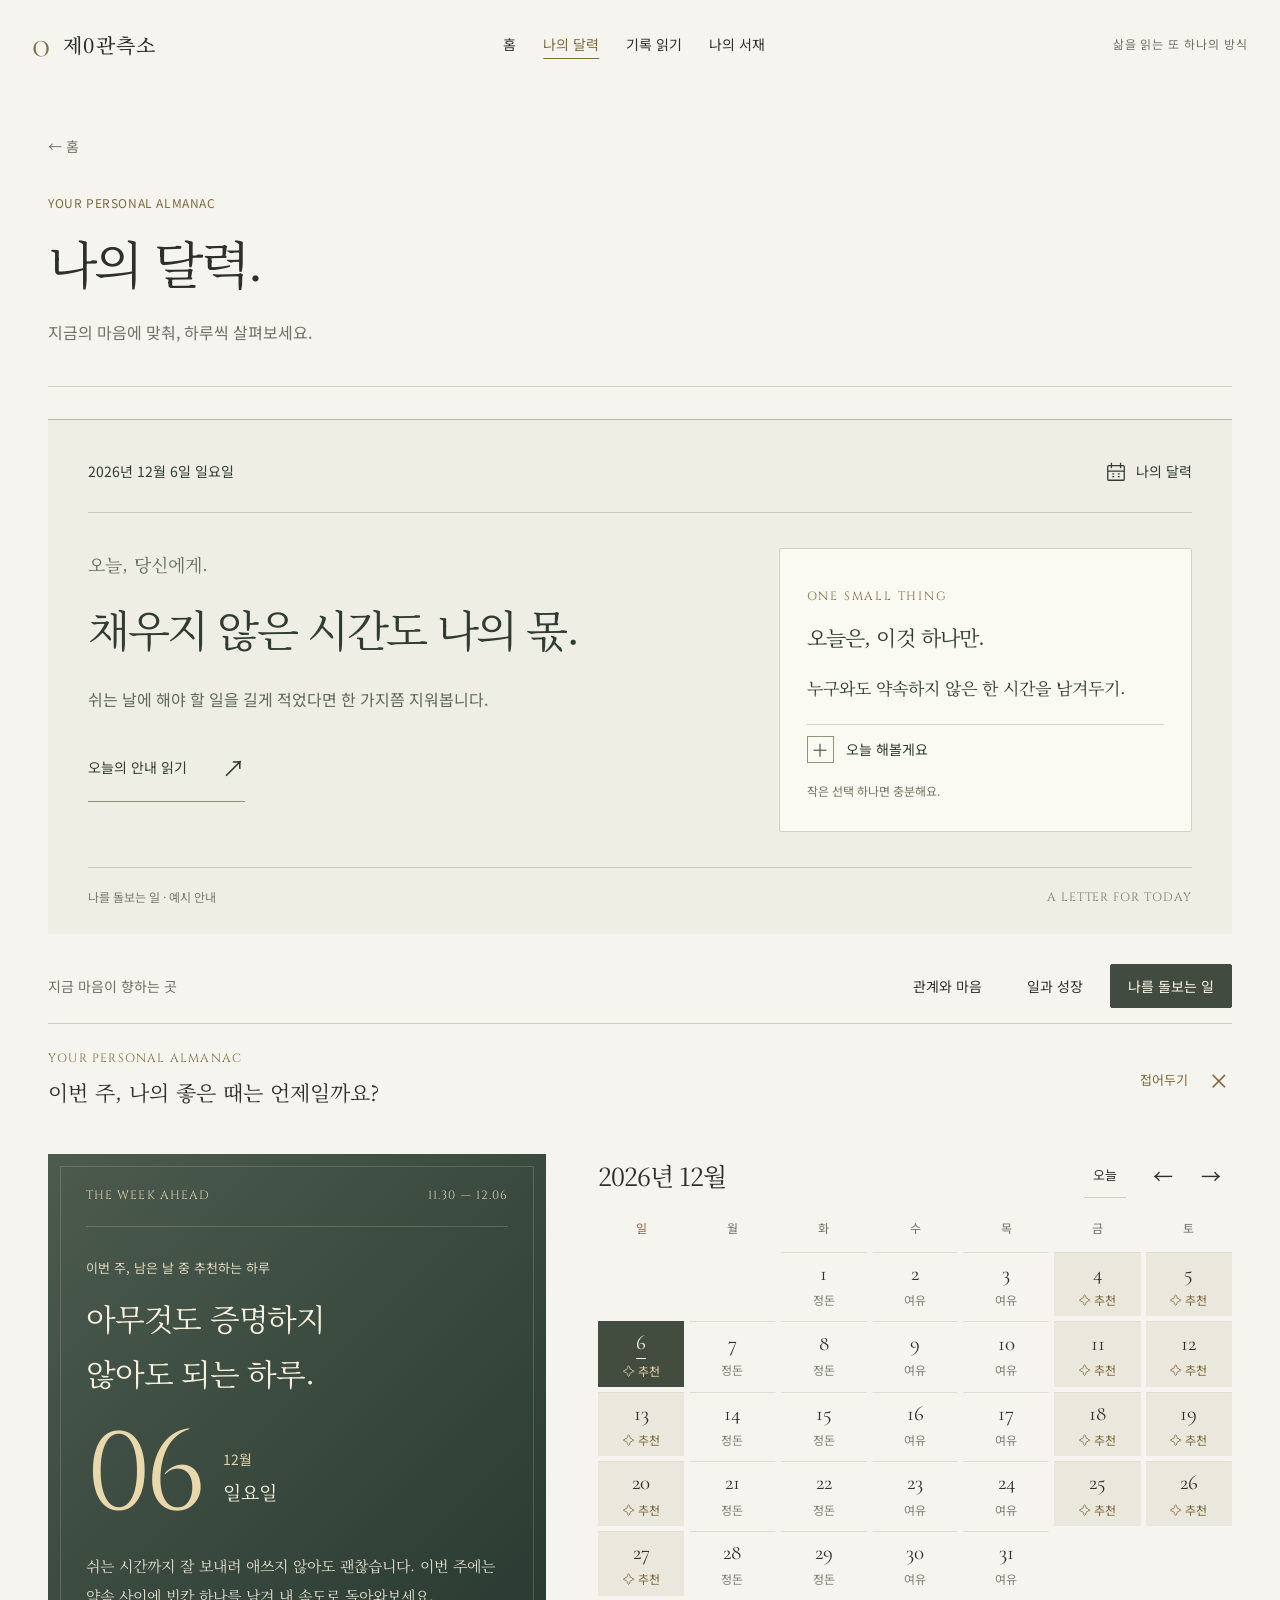
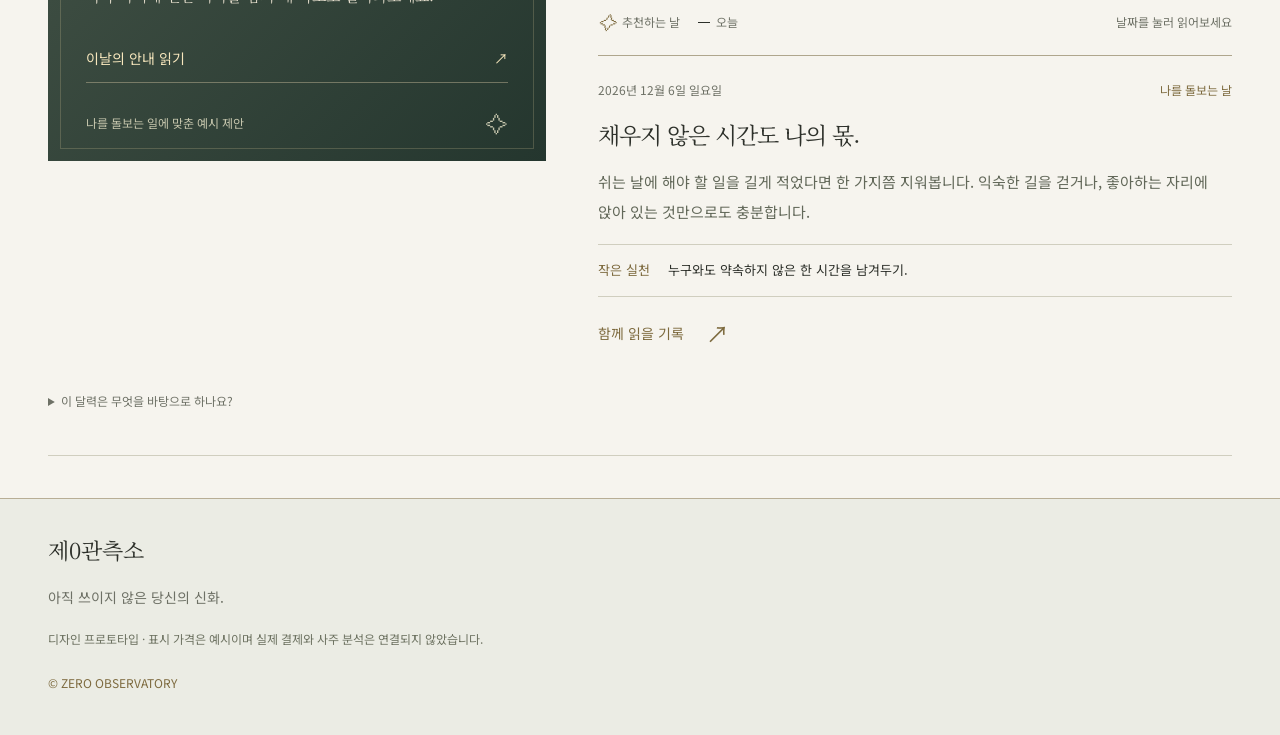
==== calendar.html @ 323afad4 "Separate calendar readings and library from home previews" ====
<!doctype html>
<html lang="ko">
<head>
<meta charset="utf-8"><meta name="viewport" content="width=device-width,initial-scale=1">
<title>나의 달력 · 제0관측소</title>
<meta name="description" content="관심사에 맞춘 오늘의 안내와 이번 주 추천 날짜를 살펴보세요.">
<meta name="theme-color" content="#f6f4ed">
<meta name="color-scheme" content="light">
<link rel="preconnect" href="https://fonts.googleapis.com"><link rel="preconnect" href="https://fonts.gstatic.com" crossorigin>
<link href="https://fonts.googleapis.com/css2?family=Cinzel:wght@400;500&family=Cormorant+Garamond:ital,wght@0,300;0,400;0,500;0,600;1,400&family=Noto+Sans+KR:wght@400;500;600;700&family=Noto+Serif+KR:wght@400;500;600&display=swap" rel="stylesheet">
<link rel="stylesheet" href="home.css"><link rel="stylesheet" href="scroll-scenes.css"><link rel="stylesheet" href="editorial.css"><link rel="stylesheet" href="sanctuary.css"><link rel="stylesheet" href="calendar.css?v=20260909-3"><link rel="stylesheet" href="home-refinement.css?v=20260909-4"><link rel="stylesheet" href="pages.css?v=20260909-2">
<script src="calendar-model.js" defer></script><script src="calendar.js?v=20260909-5" defer></script></head>
<body class="sanctuary-home page-calendar"><a class="skip-link" href="#main">본문 바로가기</a>
<header class="site-head wrap"><a class="brand" href="home.html"><span class="brand-zero" aria-hidden="true">0</span> 제0관측소</a><nav aria-label="메인"><a href="home.html">홈</a><a href="calendar.html" class="active" aria-current="page">나의 달력</a><a href="readings.html">기록 읽기</a><a href="library.html">나의 서재</a></nav><span class="head-caption">삶을 읽는 또 하나의 방식</span></header>
<main id="main">
<header class="page-heading wrap"><a class="page-back" href="home.html">← 홈</a><p class="overline">YOUR PERSONAL ALMANAC</p><h1>나의 달력.</h1><p>지금의 마음에 맞춰, 하루씩 살펴보세요.</p></header><section class="almanac wrap" id="my-calendar" aria-labelledby="almanac-title">
 <article class="daily-letter" aria-labelledby="almanac-title">
  <div class="daily-letter-top"><span id="almanac-today">나의 하루</span><a href="#calendar-panel" class="letter-calendar-link"><svg viewBox="0 0 24 24" width="22" height="22" fill="none" stroke="currentColor" stroke-width="1.4" aria-hidden="true"><rect x="3" y="5" width="18" height="16" rx="1"/><path d="M7 2v6M17 2v6M3 11h18M8 14h2M14 14h2M8 17h2M14 17h2"/></svg><span>나의 달력</span></a></div>
  <div class="daily-letter-layout"><div class="daily-letter-copy"><p class="daily-letter-greeting">오늘, 당신에게.</p><h2 id="almanac-title">채우지 않은 시간도<br>나의 몫.</h2><p id="today-message">오늘은 나를 위해 작은 여백을 남겨보세요.</p><button type="button" id="open-today-reading" class="letter-reading-link">오늘의 안내 읽기 <span aria-hidden="true">↗</span></button></div>
  <aside class="today-practice" aria-labelledby="practice-title"><span class="almanac-eyebrow">ONE SMALL THING</span><h3 id="practice-title">오늘은, 이것 하나만.</h3><p id="practice-action">나를 위한 시간을 잠깐 남겨보세요.</p><button type="button" id="practice-done" aria-pressed="false"><span class="practice-check" aria-hidden="true">＋</span><span id="practice-button-label">오늘 해볼게요</span></button><p id="practice-feedback" role="status">작은 선택 하나면 충분해요.</p></aside></div>
  <div class="daily-letter-foot"><span id="today-interest">나를 돌보는 일 · 예시 안내</span><span aria-hidden="true">A LETTER FOR TODAY</span></div>
 </article>
 <div class="almanac-intention"><span id="intention-label">지금 마음이 향하는 곳</span><div role="group" aria-labelledby="intention-label"><button type="button" data-intention="relationship" aria-pressed="false">관계와 마음</button><button type="button" data-intention="work" aria-pressed="false">일과 성장</button><button type="button" data-intention="rest" aria-pressed="true">나를 돌보는 일</button></div></div>
 <details class="calendar-panel" id="calendar-panel" open>
  <summary><span><small>YOUR PERSONAL ALMANAC</small><strong>이번 주, 나의 좋은 때는 언제일까요?</strong></span><span class="calendar-panel-toggle"><span class="panel-closed">달력 펼치기</span><span class="panel-open">접어두기</span><span aria-hidden="true">＋</span></span></summary>
 <div class="almanac-layout">
  <article class="week-oracle" aria-labelledby="week-title">
   <div class="oracle-register"><span>THE WEEK AHEAD</span><span id="week-range"></span></div>
   <p class="oracle-kicker">이번 주, 남은 날 중 추천하는 하루</p><h3 id="week-title">나를 위한 시간을<br>남겨두세요.</h3>
   <div class="oracle-date"><span id="best-day">—</span><div><span id="best-month"></span><strong id="best-weekday"></strong></div></div>
   <p id="week-reason"></p><button type="button" id="open-best-day" class="oracle-link">이날의 안내 읽기 <span aria-hidden="true">↗</span></button>
   <div class="oracle-foot"><span id="week-basis">선택한 관심사에 맞춘 제안</span><span aria-hidden="true">✧</span></div>
  </article>
  <div class="calendar-sheet">
   <div class="calendar-month-head"><h3 id="calendar-month"></h3><div><button type="button" id="calendar-today">오늘</button><button type="button" id="calendar-prev" aria-label="이전 달">←</button><button type="button" id="calendar-next" aria-label="다음 달">→</button></div></div>
   <div class="calendar-weekdays" aria-hidden="true"><span>일</span><span>월</span><span>화</span><span>수</span><span>목</span><span>금</span><span>토</span></div>
   <div class="calendar-dates" id="calendar-dates" role="group" aria-labelledby="calendar-month"></div>
   <div class="calendar-legend"><span><i class="legend-star" aria-hidden="true">✧</i> 추천하는 날</span><span><i class="legend-today" aria-hidden="true"></i> 오늘</span><span>날짜를 눌러 읽어보세요</span></div>
   <article class="day-reading" id="day-reading" aria-labelledby="day-title" tabindex="-1">
    <div class="day-reading-meta"><span id="selected-date"></span><span id="selected-mood"></span></div><h3 id="day-title"></h3><p id="day-copy"></p><div class="day-action"><span>작은 실천</span><p id="day-action"></p></div><a class="text-link" href="readings.html?question=structure" id="day-product">함께 읽을 기록 <span aria-hidden="true">↗</span></a>
   </article>
  </div>
 </div>
 <details class="calendar-method"><summary>이 달력은 무엇을 바탕으로 하나요?</summary><p id="calendar-basis"></p><p>현재 날짜별 안내는 관심사와 요일에 따라 구성한 예시입니다. 실제 사주를 계산하거나 미래의 좋고 나쁨을 예측한 결과는 아닙니다. 관심사만 이 기기에 저장하며, 포스텔러의 운세 데이터는 사용하지 않습니다.</p></details>
 </details>
 <p id="calendar-status" class="calendar-sr-only" role="status"></p>
 <noscript><p>달력의 날짜별 안내는 자바스크립트를 켜면 볼 수 있습니다. 기록 읽기 페이지에서 세 가지 기록을 읽을 수 있습니다.</p></noscript>
</section>

</main>
<footer class="site-footer"><div class="wrap"><a class="brand" href="home.html"><span class="brand-symbol" aria-hidden="true">✳</span><span>제0관측소<small>ZERO OBSERVATORY</small></span></a><p>아직 쓰이지 않은 당신의 신화.</p><small>디자인 프로토타입 · 표시 가격은 예시이며 실제 결제와 사주 분석은 연결되지 않았습니다.</small><span class="footer-mark">© ZERO OBSERVATORY</span></div></footer>
<nav class="mobile-nav" aria-label="모바일 메인"><a href="home.html"><span aria-hidden="true">⌂</span>홈</a><a href="calendar.html" class="active" aria-current="page"><span aria-hidden="true">▦</span>나의 달력</a><a href="readings.html"><span aria-hidden="true">✧</span>기록 읽기</a><a href="library.html"><span aria-hidden="true">▤</span>나의 서재</a></nav>
</body></html>
---- home.css ----
:root{color-scheme:light;--ink:#25291f;--muted:#68705f;--gold:#79612f;--paper:#f6f4ed;--line:#cfcec1;--serif:'Noto Serif KR',serif;--sans:'Noto Sans KR',sans-serif;--display:'Cormorant Garamond',Georgia,serif}*{box-sizing:border-box}html{scroll-behavior:smooth;scroll-padding-top:32px}body{margin:0;background:var(--paper);color:var(--ink);font:16px/1.9 var(--sans);-webkit-font-smoothing:antialiased}a{color:inherit;text-decoration:none}button{font:inherit;color:inherit;cursor:pointer;border:0;background:none}button,a{-webkit-tap-highlight-color:transparent}button:focus-visible,a:focus-visible,summary:focus-visible{outline:2px solid var(--gold);outline-offset:6px}h1,h2,h3,p,figure{margin:0}h1,h2,h3{font-family:var(--serif);font-weight:400;word-break:keep-all}img{display:block;max-width:100%}[hidden]{display:none!important}.wrap{width:min(1320px,calc(100% - 96px));margin-inline:auto}.site-head{display:flex;align-items:center;justify-content:space-between;min-height:90px;border-bottom:1px solid var(--line);gap:28px}.brand{display:inline-flex;align-items:center;gap:11px;font:500 21px var(--serif);white-space:nowrap}.brand-zero{font:italic 42px/.9 var(--display);color:var(--gold);margin-right:1px}.site-head nav{display:flex;gap:36px;font-size:14px}.site-head nav a:hover{color:var(--gold)}.head-caption{font-size:12px;color:var(--muted)}.issue-line{display:flex;justify-content:space-between;gap:20px;padding:19px 0 22px;font-size:12px;letter-spacing:.06em;color:#68705f}.issue-line span:nth-child(2){color:var(--gold)}.masthead{font:500 clamp(70px,15.7vw,220px)/.79 var(--display);letter-spacing:-.065em;color:#25291f;white-space:nowrap;padding-bottom:27px;border-bottom:1px solid var(--line)}.cover-layout{position:relative;display:grid;grid-template-columns:44% 51% 5%;min-height:554px;border-bottom:1px solid var(--line)}.cover-copy{padding:34px 34px 29px 0;position:relative;z-index:1;display:flex;flex-direction:column;align-items:start}.eyebrow,.overline{font:400 12px/1.6 var(--sans);letter-spacing:.05em;color:var(--gold)}.eyebrow{display:flex;gap:34px}.eyebrow span{color:#68705f}.cover-copy h1{font-size:clamp(30px,3.1vw,44px);line-height:1.7;letter-spacing:-.055em;margin:28px 0 20px}.cover-copy h1 em{font-style:normal;color:var(--gold)}.cover-lead{font-family:var(--serif);font-size:18px;line-height:1.9;letter-spacing:-.035em}.cover-intro{font-size:14px;color:var(--muted);line-height:2;max-width:29em;margin-top:19px;word-break:keep-all}.reading-link{display:inline-flex;gap:46px;justify-content:space-between;align-items:center;padding:12px 0 11px;border-bottom:1px solid var(--gold);font-size:14px;color:var(--gold);margin-top:26px}.reading-link span{font-size:23px;line-height:1}.reading-link:hover{color:#493d24;border-color:#493d24}.cover-credit{margin-top:auto;padding-top:35px;display:flex;gap:30px;align-items:end;width:100%}.cover-credit>span:first-child{font:500 23px var(--display);letter-spacing:.1em;color:var(--gold)}.cover-credit>span:last-child{font-size:12px;line-height:1.6;color:#6b715f}.cover-art{position:relative;overflow:hidden;min-width:0;background:#171711}.cover-art img{width:100%;height:100%;position:absolute;object-fit:cover;object-position:center 38%;filter:sepia(.65) saturate(.5) brightness(.8)}.cover-art figcaption{position:absolute;left:23px;right:23px;bottom:25px;color:#d0ba76;display:flex;justify-content:space-between;align-items:end}.cover-art figcaption>span:first-child{font:500 41px/.8 var(--display);letter-spacing:-.04em}.cover-art figcaption>span:last-child{font-size:12px;writing-mode:vertical-rl;letter-spacing:.13em}.cover-margin{border-left:1px solid var(--line);display:flex;align-items:center;justify-content:space-between;flex-direction:column;padding:30px 0 20px}.vertical-label{writing-mode:vertical-rl;letter-spacing:.16em;font-size:12px;color:#68705f}.margin-number{font:italic 27px var(--display);color:var(--gold)}.cover-foot{display:flex;justify-content:space-between;padding:17px 0;border-bottom:1px solid var(--line);font-size:12px;color:#68705f}.cover-foot a{color:var(--gold)}.cover-foot a span{margin-left:18px}.editorial-note{display:grid;grid-template-columns:22% 1fr auto;gap:28px;align-items:center;padding-block:44px 49px}.note-label{font-size:12px;color:var(--gold)}.editorial-note>p:nth-child(2){font:16px/2 var(--serif);letter-spacing:-.025em;color:#535a49;word-break:keep-all}.note-mark{font:110px/.4 var(--display);color:var(--gold);align-self:end}.section{padding-top:40px}.section-title{display:flex;justify-content:space-between;align-items:end;gap:30px}.section-title h2{font-size:29px;line-height:1.6;margin-top:10px;letter-spacing:-.04em}.section-description{font-size:14px;color:var(--muted);margin-top:10px}.collection-count,.catalog-note{font-size:12px;color:var(--muted)}.catalog-toolbar{display:flex;align-items:center;justify-content:space-between;border-bottom:1px solid var(--line);margin:25px 0}.filters{display:flex;gap:28px}.filters button{padding:12px 0;font-size:14px;border-bottom:1px solid transparent;margin-bottom:-1px;color:var(--muted)}.filters button[aria-pressed=true]{color:var(--gold);border-color:var(--gold)}.filters button span{font-size:12px;margin-left:6px}.products{display:grid;grid-template-columns:repeat(3,minmax(0,1fr));gap:28px}.product-visual{position:relative}.art-button{padding:0;display:block;width:100%;aspect-ratio:1;overflow:hidden;position:relative;text-align:left}.art-button img{width:100%;height:100%;object-fit:cover;filter:sepia(.7) saturate(.4);transition:filter .3s}.art-button:hover img{filter:sepia(.2) saturate(.7)}.art-shade{position:absolute;inset:0;background:linear-gradient(0deg,#10110feb,transparent 60%)}.art-top{position:absolute;top:18px;left:20px;right:20px;display:flex;justify-content:space-between;font-size:12px}.art-name{position:absolute;bottom:25px;left:25px}.art-name small{font:12px var(--sans);color:var(--gold);display:block}.art-name strong{font:400 40px/1.8 var(--serif);display:block}.art-name em{font-style:normal;font-size:12px}.bookmark{position:absolute;right:17px;bottom:21px;width:36px;height:40px;display:grid;place-items:center;color:#ece8da;background:#14151199;border:1px solid #909078}.bookmark svg{width:17px;height:17px}.bookmark[aria-pressed=true]{color:#cfb97b}.bookmark[aria-pressed=true] svg{fill:currentColor}.product-copy{padding-top:20px}.category{color:var(--gold);font-size:12px;display:flex;gap:12px}.category span{color:var(--muted)}.title-button{padding:0;text-align:left;margin:13px 0}.product h3{font-size:21px;line-height:1.8;letter-spacing:-.035em}.product-description{font-size:14px;color:var(--muted)}.product-bottom{display:flex;align-items:center;justify-content:space-between;gap:16px;border-top:1px solid var(--line);margin-top:22px;padding-top:18px}.price{font-size:18px}.price>span,.price>small{font-size:12px;margin-left:5px}.price>small{color:var(--muted)}.text-link{display:inline-flex;align-items:center;justify-content:space-between;gap:22px;font-size:14px;padding:0}.text-link>span{font-size:23px}.text-link:hover{color:var(--gold)}.library{padding-block:65px 0}.archive-grid{display:grid;grid-template-columns:1fr 1fr;gap:35px;margin-top:25px}.archive-row{display:flex;gap:22px;align-items:center;border-block:1px solid var(--line);padding:23px 0}.archive-row img{width:76px;height:105px;object-fit:cover;filter:sepia(1) saturate(.4)}.archive-row h3{font-size:23px;margin:10px 0}.archive-row p:not(.overline){font-size:12px;color:var(--muted)}.inline-sample{color:var(--muted)}.arrow{font-size:25px;margin-left:auto}.saved-panel{padding-block:24px;border-block:1px solid var(--line)}.saved-head{display:flex;align-items:center;justify-content:space-between;gap:15px}.saved-head h3{font-size:17px}.saved-head h3 span{color:var(--gold);margin-left:8px}.saved-head>span{font-size:12px;color:var(--muted)}.empty{font-size:14px;color:var(--muted);padding-top:27px}.saved-row{display:flex;gap:15px;padding:16px 0 8px;border-bottom:1px solid var(--line)}.saved-row button:first-child{flex:1;text-align:left;font-size:14px;padding:0}.saved-row button:last-child{font-size:12px;color:var(--muted)}.new-voyage{border-bottom:1px solid var(--line);padding-block:36px;margin-top:30px;display:flex;justify-content:space-between;align-items:center;gap:25px}.new-voyage h2{font-size:22px;margin-top:12px}.site-footer{padding:40px 0}.site-footer .wrap{position:relative}.site-footer .brand-symbol{display:none}.site-footer .brand small{display:none}.site-footer p{font-size:14px;color:var(--muted);margin:17px 0}.site-footer small{font-size:12px;color:#68705f;display:block;max-width:55em}.footer-mark{position:absolute;top:5px;right:0;color:var(--gold);font-size:12px}.mobile-nav{display:none}.button{display:inline-flex;align-items:center;justify-content:center;gap:24px;min-height:48px;padding:13px 20px;font-size:14px}.button span{font-size:22px}dialog{position:fixed;width:min(990px,calc(100% - 40px));max-height:92dvh;padding:0;border:1px solid #67664f;background:#f7f3e8;color:#25271e;overflow:auto}dialog[open]{display:grid;grid-template-columns:40% 60%}dialog::backdrop{background:#050704d9;backdrop-filter:blur(6px)}.close{position:absolute;top:10px;right:13px;z-index:3;font-size:28px;width:38px;height:38px;background:#f7f3e8;line-height:1}.dialog-art{position:relative;min-height:710px;overflow:hidden;background:#171911}#dialog-image{position:absolute;width:100%;height:100%;object-fit:cover;filter:sepia(.8) saturate(.5)}.dialog-art:after{content:'';position:absolute;inset:0;background:linear-gradient(0deg,#11160ade,transparent 50%)}#dialog-art-name{position:absolute;bottom:38px;left:30px;color:#d8c18a;z-index:1;font:50px var(--serif)}.dialog-copy{position:relative;padding:42px 40px}.dialog-copy>.overline{color:#766133}.dialog-copy h2{font-size:30px;line-height:1.6;margin:15px 0;white-space:pre-line;letter-spacing:-.04em}#dialog-question{font:16px/1.9 var(--serif);color:#59604d;word-break:keep-all}.included{border-top:1px solid #acb09c;margin-top:24px;padding-top:20px}.included h3{font-size:15px}.included ol{font-size:14px;line-height:2.1;padding-left:22px;color:#57604c}.sample-link{display:flex;justify-content:space-between;padding:4px 0 20px;border-bottom:1px solid #acb09c;font-size:14px;color:#705e37}.purchase-price{display:flex;align-items:center;justify-content:space-between;margin:20px 0}.purchase-price>span{font-size:14px}.purchase-price small{font-size:12px;display:block;color:#6c725f}.purchase-price strong{font-weight:500;font-size:23px}.purchase-price strong span{font-size:14px;margin-left:5px}.dark-button{width:100%;background:#25291f;color:#efe9d6;justify-content:space-between}.dark-button:hover{background:#414834}.save-button{width:100%;border:1px solid #acb09c;padding:10px;margin-top:10px;font-size:14px}#save-status{font-size:12px;min-height:23px;color:#59684d;margin-top:10px}#checkout-preview{position:absolute;inset:0;z-index:2;background:#f7f3e8;padding:70px 40px;display:flex;flex-direction:column;justify-content:center}#checkout-preview h3{font-size:28px;line-height:1.8;margin:18px 0}#checkout-preview>p:not(.overline){font-size:16px;line-height:2;color:#656d59}#checkout-back{margin-top:35px;align-self:start}.dialog-copy:has(#checkout-preview:not([hidden]))>:not(#checkout-preview){visibility:hidden}.modal-open{overflow:hidden}.toast{position:fixed;bottom:28px;left:50%;transform:translate(-50%,20px);background:#f7f3e8;color:#25271e;font-size:14px;padding:13px 24px;z-index:10;opacity:0;pointer-events:none;transition:opacity .2s,transform .2s;max-width:calc(100% - 32px);width:max-content}.toast.visible{opacity:1;transform:translate(-50%,0)}.skip-link{position:fixed;top:-70px;left:20px;z-index:20;background:var(--ink);color:var(--paper);padding:8px 16px}.skip-link:focus{top:10px}.sr-only{position:absolute;width:1px;height:1px;overflow:hidden;clip-path:inset(50%)}
@media(max-width:1000px){.wrap{width:calc(100% - 56px)}.head-caption{display:none}.cover-layout{grid-template-columns:49% 46% 5%}.cover-copy{padding-right:25px}.cover-copy h1{font-size:32px}.cover-intro{font-size:14px}.cover-lead{font-size:16px}.cover-art figcaption>span:first-child{font-size:32px}.filter-note,.catalog-note{display:none}.products{gap:20px}.product h3{font-size:18px}.product-bottom{align-items:end}.price>small{display:block;margin-left:0}.archive-row h3{font-size:20px}.archive-row{gap:15px}.archive-row img{width:60px}.editorial-note{grid-template-columns:18% 1fr auto}.editorial-note>p:nth-child(2){font-size:15px}}
@media(max-width:700px){.wrap{width:calc(100% - 36px)}.site-head{min-height:74px}.brand{font-size:18px}.brand-zero{font-size:34px}.site-head nav{gap:22px;font-size:13px}.issue-line{font-size:12px;padding:14px 0 19px}.issue-line>span:last-child{display:none}.masthead{font-size:15.9vw;padding-bottom:18px}.cover-layout{grid-template-columns:1fr;min-height:0}.cover-copy{padding:27px 7px 30px 0}.cover-copy h1{font-size:37px;line-height:1.55;margin:22px 0}.cover-lead{font-size:17px}.cover-intro{max-width:30em;font-size:15px;line-height:2}.cover-credit{display:none}.cover-art{height:430px;grid-row:1;border-bottom:1px solid var(--line)}.cover-art img{object-position:center 29%}.cover-art figcaption{left:21px;right:21px;bottom:23px}.cover-art figcaption>span:first-child{font-size:45px}.cover-margin{display:none}.reading-link{margin-top:20px;font-size:15px}.cover-foot{font-size:12px;gap:15px;align-items:center}.cover-foot a{max-width:10em;text-align:right}.cover-foot a span{margin-left:6px}.editorial-note{grid-template-columns:1fr;gap:16px;padding-block:35px}.editorial-note>p:nth-child(2){font-size:15px;line-height:2.1}.editorial-note br{display:none}.note-mark{display:none}.section{padding-top:25px}.section-title h2{font-size:26px}.collection-count,.catalog-note{display:none}.filters{gap:25px}.filters button{font-size:14px}.products{grid-template-columns:1fr;gap:35px}.art-button{aspect-ratio:1.2}.product h3{font-size:22px}.price>small{display:inline;margin-left:6px}.library{padding-top:46px}.archive-grid{grid-template-columns:1fr;gap:24px}.archive-row h3{font-size:21px}.archive-row img{width:65px}.new-voyage{display:block;margin-top:25px;padding-block:25px}.new-voyage h2{font-size:20px}.new-voyage .text-link{margin-top:22px}.site-footer{padding:30px 0 112px}.footer-mark{position:static;display:block;margin-top:20px}.site-footer small{max-width:29em}.mobile-nav{position:fixed;bottom:0;left:0;right:0;display:flex;align-items:center;justify-content:space-around;background:#f6f4edf5;border-top:1px solid var(--line);z-index:5;backdrop-filter:blur(12px);padding:9px 15px calc(9px + env(safe-area-inset-bottom))}.mobile-nav a{display:flex;align-items:center;flex-direction:column;font-size:12px;color:#68705f;min-width:70px}.mobile-nav a>span{font:23px/1.3 Georgia,serif}.mobile-nav a.active{color:#79612f}.toast{bottom:86px;font-size:13px}dialog{width:calc(100% - 20px)}dialog[open]{display:block}.dialog-art{height:250px;min-height:0}#dialog-image{object-position:center 28%}#dialog-art-name{font-size:38px;bottom:25px;left:25px}.dialog-copy{padding:28px 25px}.dialog-copy h2{font-size:28px}.close{position:sticky;display:block;margin:10px 10px -48px auto;top:10px;right:auto}#checkout-preview{padding:35px 25px;min-height:540px}}
@media(prefers-reduced-motion:reduce){html{scroll-behavior:auto}*{transition:none!important}}
/* The reading pages use columns and type, like consecutive magazine spreads. */
.cover-art img{filter:none;object-position:center 37%}.cover-art figcaption{background:#141511b8;padding:13px 15px;margin:-10px}.contents-heading{border-block:1px solid #bca976;background:#e8dfc8;color:#171a12;display:flex;align-items:center;justify-content:space-between;gap:24px;padding:18px 24px}.contents-heading>span{font-size:12px;letter-spacing:.06em}.contents-heading h2{font-size:22px;letter-spacing:-.045em}.essays{grid-template-columns:1fr 1fr;gap:0}.essay-boundary{grid-column:1/-1;background:#eeeadc;color:#292c21;display:grid;grid-template-columns:15% 51% 34%;padding:42px 34px;margin-bottom:47px}.essay-spine{display:flex;flex-direction:column;align-items:start;padding-right:20px}.essay-no{font:italic 76px/.9 var(--display);letter-spacing:-.08em;color:#877242}.essay-spine>p{font:12px/1.4 var(--sans);letter-spacing:.08em;margin-top:23px;color:#78765d}.essay-spine h3{font-size:44px;line-height:1.5;letter-spacing:-.06em;margin-top:16px;writing-mode:vertical-rl}.essay-myth{writing-mode:vertical-rl;font-size:12px;color:#6e715d;margin-top:29px;letter-spacing:.1em}.essay-body{min-width:0}.essay-kicker{font:12px var(--sans);color:var(--gold);letter-spacing:.04em}.essay-boundary .essay-kicker{color:#807048}.essay-body h4{font:400 25px/1.9 var(--serif);letter-spacing:-.055em;margin:18px 0 26px;word-break:keep-all}.essay-body>p:not(.essay-kicker),.continued-prose p{font:400 16px/2.15 var(--serif);letter-spacing:-.025em;word-break:keep-all;overflow-wrap:break-word}.essay-body>p+p,.continued-prose p+p{margin-top:21px}.essay-boundary .essay-body{padding-right:34px}.essay-question{border-left:1px solid #aeb09a;padding-left:30px;display:flex;flex-direction:column}.question-label{font-size:12px;color:#77754f}.essay-question>p{font:400 21px/1.95 var(--serif);letter-spacing:-.045em;word-break:keep-all;margin:14px 0 23px}.essay-topics{border-top:1px solid #b7b89f;padding-top:18px}.essay-topics>span{font-size:12px;color:#77754f}.essay-topics ul{padding-left:17px;font-size:14px;line-height:2;color:#626751;margin:10px 0}.essay-question .reading-link{font-size:14px;gap:18px;color:#61512d;border-color:#86754b;margin-top:auto;white-space:normal;width:100%}.essay-save-row{display:flex;gap:15px;align-items:center;justify-content:space-between;padding-top:18px}.essay-save-row>span{font-size:12px;color:#666c55}.essay-save-row small{display:block;font-size:12px;color:#777d67}.essay .bookmark{position:static;flex-shrink:0;border-color:#85866c;color:#7b622e;background:transparent}.essay-boundary .bookmark{color:#626344}.essay .bookmark[aria-pressed=true]{background:#bca87533;color:#79612f}.reading-more{margin-top:24px;font-size:14px}.reading-more summary{display:flex;align-items:center;justify-content:space-between;border-top:1px solid var(--line);padding-top:14px;cursor:pointer;color:var(--gold);list-style:none}.reading-more summary::-webkit-details-marker{display:none}.reading-more .disclosure{font-size:24px;line-height:1}.reading-more[open] .disclosure{transform:rotate(45deg)}.reading-more .when-open,.reading-more[open] .when-closed{display:none}.reading-more[open] .when-open{display:inline}.essay-boundary .reading-more summary{border-color:#b1b39d;color:#7c6940}.continued-prose{padding-top:25px}.short-essay-head{display:flex;align-items:start;justify-content:space-between;gap:25px;margin-bottom:30px}.short-essay-head h3{font-size:45px;margin-top:20px;line-height:1.3}.short-english{font:400 60px/.83 var(--display);letter-spacing:-.05em;color:#7b735b;text-align:right}.short-english em{font-weight:400;color:var(--gold)}.essay-direction{padding:4px 44px 32px 0;border-right:1px solid var(--line)}.essay-structure{padding:4px 0 32px 44px}.essay-direction .essay-body>p,.essay-structure .essay-body>p,.essay-direction .continued-prose,.essay-structure .continued-prose{color:#4f5747}.short-question{border-top:1px solid var(--line);padding-top:22px;margin-top:30px}.short-question .question-label{color:var(--gold)}.short-question p{font:17px/1.9 var(--serif);margin-top:13px;color:#353d2e;word-break:keep-all;max-width:25em}.essay-purchase{display:flex;justify-content:space-between;align-items:center;gap:24px;margin-top:13px}.essay-purchase .reading-link{margin-top:0;min-width:230px}.essay-price{font-size:12px;color:#68705f;margin-top:14px}.essay-price span{margin-left:10px;color:#6c7460}.library{border-top:1px solid var(--line);margin-top:25px;padding-top:40px}.library .section-title h2{font-size:38px}.dialog-excerpt{border-top:1px solid #b9baa3;margin-top:24px;padding-top:18px}.dialog-excerpt>span{font-size:12px;color:#7d7758}.dialog-excerpt>p{font:16px/2 var(--serif);color:#5d654f;margin-top:9px;word-break:keep-all}.dialog-art:has(img[src*="inanna"]) #dialog-image{filter:none}.dialog-copy .included{margin-top:20px}.site-footer .brand{font-size:22px}
@media(max-width:1100px){.essay-boundary{grid-template-columns:13% 52% 35%;padding:33px 25px}.essay-body h4{font-size:21px}.essay-question{padding-left:24px}.essay-boundary .essay-body{padding-right:24px}.essay-question>p{font-size:19px}.essay-spine h3{font-size:38px}.essay-no{font-size:63px}.essay-direction{padding-right:30px}.essay-structure{padding-left:30px}.short-english{font-size:50px}}
@media(max-width:800px){.essay-boundary{grid-template-columns:100px 1fr;padding:30px}.essay-boundary .essay-body{padding-right:0}.essay-question{grid-column:2;border-left:0;padding-left:0;border-top:1px solid #9fa58c;margin-top:30px;padding-top:25px}.essay-topics{display:none}.essay-question>p{font-size:21px;margin-bottom:15px}.essay-question .reading-link{margin-top:7px;width:100%}.short-essay-head{display:block}.short-english{display:block;margin-top:26px;text-align:left;font-size:46px}.short-english br{display:none}.essay-direction{padding-right:24px}.essay-structure{padding-left:24px}.essay-body h4{font-size:21px}}
@media(max-width:700px){.cover-art{height:auto;aspect-ratio:1.04}.cover-art img{object-position:center 32%;height:130%;top:-8%}.cover-art figcaption>span:first-child{font-size:38px}.cover-art figcaption{bottom:24px;padding:10px 12px}.contents-heading{padding:16px 17px;gap:10px}.contents-heading h2{font-size:19px}.contents-heading>span:first-child{display:none}.contents-heading>span:last-child{font-size:12px;white-space:nowrap}.catalog-toolbar{margin-top:12px;margin-bottom:22px}.filters{justify-content:space-between;width:100%;gap:15px}.filters button{font-size:14px}.essays{grid-template-columns:1fr}.essay-boundary{grid-template-columns:1fr;padding:27px 23px;margin-bottom:36px}.essay-spine{display:grid;grid-template-columns:60px 1fr;column-gap:15px;align-items:center;padding:0 0 25px;margin-bottom:25px;border-bottom:1px solid #b7b99f}.essay-no{font-size:65px;grid-row:1/3}.essay-spine>p{font-size:12px;margin-top:0;grid-column:2}.essay-spine>p br{display:none}.essay-spine h3{font-size:34px;writing-mode:horizontal-tb;margin-top:8px;grid-column:2}.essay-myth{display:none}.essay-body h4{font-size:22px;line-height:1.9;margin:18px 0 22px}.essay-body>p:not(.essay-kicker),.continued-prose p{font-size:16px;line-height:2.15}.essay-question{grid-column:1}.essay-question>p{font-size:20px}.essay-boundary .essay-kicker{font-size:12px}.essay-direction,.essay-structure{padding:3px 5px 35px;border:0}.essay-structure{padding-top:32px;border-top:1px solid var(--line)}.short-essay-head{display:flex;margin-bottom:25px}.short-essay-head h3{font-size:42px;margin-top:18px}.short-english{font-size:47px;margin-top:10px;text-align:right}.short-english br{display:block}.short-question p{font-size:18px}.essay-price{font-size:12px}.essay-purchase .reading-link{min-width:0;font-size:14px;flex:1}.library{margin-top:5px;padding-top:35px}.library .section-title h2{font-size:32px}}
.daily-note{display:grid;grid-template-columns:18% 1fr auto;gap:25px;align-items:center;border-block:1px solid var(--line);padding-block:30px;margin-top:30px}.daily-note>div{display:flex;flex-direction:column;gap:6px}.daily-date{font:italic 26px var(--display);color:#68705f}.daily-question{font:19px/1.8 var(--serif);color:#66552f;letter-spacing:-.035em;word-break:keep-all}.daily-note .text-link{font-size:13px;color:var(--gold)}@media(max-width:900px){.daily-note{grid-template-columns:120px 1fr}.daily-note .text-link{grid-column:2;justify-self:start}}@media(max-width:700px){.daily-note{grid-template-columns:1fr;gap:17px;margin-top:5px;padding-block:24px}.daily-note>div{flex-direction:row;align-items:center;justify-content:space-between}.daily-note .text-link{grid-column:1}.daily-question{font-size:20px;max-width:17em}.daily-date{font-size:25px}}
.cover-art img{object-position:center 18%}@media(max-width:700px){.cover-art img{height:100%;top:0;object-position:center 25%}}
---- scroll-scenes.css ----
/* Full reading interludes stay static unless motion can be progressively enabled. */
.scroll-scene{position:relative;margin:34px 0 52px;isolation:isolate}
.scene-stage{position:relative;min-height:750px;overflow:hidden;overflow:clip;background:var(--paper)}
.scene-top,.scene-bottom{position:relative;z-index:3;display:flex;align-items:center;justify-content:space-between;gap:24px;font:12px/1.6 var(--sans);letter-spacing:.06em;color:var(--muted)}
.scene-top{padding-block:22px;border-top:1px solid var(--line)}
.scene-top a{letter-spacing:0;color:var(--gold);padding:5px 0}.scene-top a span{margin-left:14px}
.scene-bottom{padding-block:20px;border-bottom:1px solid var(--line)}
.fragments-scene{margin-top:35px}
.fragments-heading{position:relative;padding-top:25px;z-index:2;display:flex;align-items:start;justify-content:space-between;gap:28px}
.fragments-heading h2{font:400 31px/1.6 var(--serif);letter-spacing:-.04em;text-align:right}
.fragments-heading h2 em{font-style:normal;color:var(--gold)}
.fragment-window{position:relative;width:min(1080px,calc(100% - 120px));height:450px;margin:40px auto;display:flex;isolation:isolate}
.fragment-panel{position:relative;flex:0 0 25%;height:100%;background-image:url('assets/scene-return-v1.jpg');background-size:400% 100%;background-position:var(--slice) center;background-repeat:no-repeat}
.fragment-panel>span{position:absolute;bottom:0;left:0;right:0;font:12px/1.5 var(--sans);padding:14px 16px;color:#f4ecd7;background:#102727cf;white-space:nowrap}
.fragments-caption{position:relative;z-index:2;display:flex;align-items:end;justify-content:space-between;gap:30px;padding-bottom:30px}
.fragments-caption p{font:16px/1.9 var(--serif);color:var(--muted)}
.fragments-caption .reading-link{margin-top:0}
.scroll-scene.is-animated{height:185svh}
.scroll-scene.is-animated .scene-stage{position:sticky;top:0;height:100svh;min-height:0}
.is-animated .scene-top{position:absolute;top:0;left:0;right:0}
.is-animated .scene-bottom{position:absolute;bottom:0;left:0;right:0}
.fragments-scene.is-animated{height:175svh}
.fragments-scene.is-animated .fragments-heading{position:absolute;top:10svh;left:0;right:0;padding-top:0}
.fragments-scene.is-animated .fragment-window{position:absolute;top:32svh;left:0;right:0;height:43svh;margin:0 auto}
.fragments-scene.is-animated .fragment-panel{transform:translate3d(calc((var(--panel) - 1.5)*var(--spread,1)*22px),calc(var(--offset)*var(--spread,1)*14svh),0);will-change:transform}
.fragments-scene.is-animated .fragment-panel>span{opacity:calc(.45 + var(--joined,0)*.55)}
.fragments-scene.is-animated .fragments-caption{position:absolute;bottom:8svh;left:0;right:0;padding:0;opacity:calc(.45 + var(--joined,0)*.55)}
/* Short viewports and reduced motion keep both artworks in normal reading flow. */
@media(max-width:1000px){.fragment-window{width:calc(100% - 96px)}.fragments-heading h2{font-size:27px}}
@media(max-width:700px){
 .scroll-scene{margin:18px 0 34px}.scene-stage{min-height:0}.scene-top,.scene-bottom{font-size:12px;gap:12px;padding-block:17px;letter-spacing:0}.scene-top a span{margin-left:7px}
 .fragments-heading{display:block;padding-top:15px}.fragments-heading h2{text-align:left;font-size:26px;margin-top:13px}.fragment-window{width:calc(100% - 36px);height:280px;margin:26px auto}.fragment-panel>span{font-size:12px;padding:10px 3px;text-align:center;letter-spacing:-.06em}.fragments-caption{display:block;padding-bottom:25px}.fragments-caption p{font-size:15px}.fragments-caption .reading-link{margin-top:15px}
 .scroll-scene.is-animated{height:175svh}.scroll-scene.is-animated .scene-stage{height:calc(100svh - 68px);min-height:0}.is-animated .scene-bottom{bottom:0}.is-animated .scene-top{padding-block:14px}
 .fragments-scene.is-animated{height:165svh}.fragments-scene.is-animated .fragments-heading{top:10svh}.fragments-scene.is-animated .fragments-heading h2{font-size:24px;line-height:1.65}.fragments-scene.is-animated .fragment-window{top:33svh;height:29svh;width:calc(100% - 48px)}.fragments-scene.is-animated .fragment-panel{transform:translate3d(calc((var(--panel) - 1.5)*var(--spread,1)*8px),calc(var(--offset)*var(--spread,1)*7svh),0)}.fragments-scene.is-animated .fragments-caption{bottom:7svh}.fragments-scene.is-animated .fragments-caption p{font-size:14px}.fragments-scene.is-animated .fragments-caption .reading-link{margin-top:10px;font-size:14px;padding-block:7px}
}
@media(prefers-reduced-motion:reduce){.scroll-scene.is-animated{height:auto}.scroll-scene.is-animated .scene-stage{position:relative;height:auto;min-height:700px}.is-animated *{will-change:auto!important}}

/* One continuous, full-width illustration. Its title follows the fading paper in normal flow. */
.descent-spread{margin:34px 0 58px;background:var(--paper)}
.descent-illustration{margin:0;width:100%}
.descent-illustration>img{display:block;width:100%;max-width:none;height:auto;mix-blend-mode:multiply}
.descent-title-block{position:relative;margin-top:-28vw;padding:0 24px clamp(48px,6vw,96px);text-align:center}
.descent-display{font:400 clamp(64px,14vw,210px)/.85 var(--display);letter-spacing:-.045em;color:var(--ink);margin-bottom:28px}
.descent-title-block .overline{font-size:12px;letter-spacing:.2em;color:var(--gold)}
.descent-title-block h2{font:400 clamp(28px,3.8vw,54px)/1.75 var(--serif);letter-spacing:-.05em;margin:22px 0}
.descent-description{font:16px/2 var(--serif);color:var(--muted);word-break:keep-all}
@media(max-width:700px){.descent-spread{margin:18px 0 34px}.descent-title-block{padding-inline:20px}.descent-display{margin-bottom:22px}.descent-title-block h2{font-size:29px;margin:18px 0}.descent-description{font-size:15px}}
---- editorial.css ----
/* Live typography and existing artwork form one continuous printed composition. */
:root{--paper:#f5f2e9;--ink:#211f1c;--muted:#6e675f;--gold:#8e302e;--line:#c9c1b3;--accent:#9f292b;--condensed:'Bodoni Moda',Didot,'Times New Roman',serif}
body{background:var(--paper)}
::selection{background:#9f292b;color:#fff8e9}
.site-head{min-height:78px;border-bottom:2px solid var(--ink)}
.brand-zero{color:var(--accent)}
.cover{position:relative;isolation:isolate}
.issue-line{padding-block:17px;color:var(--ink)}
.cover .masthead{position:relative;z-index:0;font:900 clamp(74px,14.1vw,200px)/.83 var(--condensed);letter-spacing:-.085em;padding:12px 0 30px;border:0;transform:scaleY(1.3);transform-origin:top left}
.cover-layout{display:grid;grid-template-columns:42% 58%;min-height:690px;margin-top:-18px;border:0}
.cover-copy{z-index:3;padding:105px 20px 36px 0;pointer-events:none}
.cover-copy>*{pointer-events:auto}
.cover-copy h1{font-size:clamp(32px,3.4vw,49px);line-height:1.6;letter-spacing:-.075em;margin:22px 0}
.cover-copy h1 em{color:var(--accent)}
.cover-lead{font-size:18px;max-width:25em}
.cover-intro{font-size:16px;line-height:1.95;max-width:24em;margin-top:19px}
.cover .reading-link{margin-top:25px;color:var(--ink);border-bottom:2px solid var(--ink);min-width:210px}
.cover-art{position:relative;z-index:1;min-width:0;min-height:690px;margin-top:-80px;overflow:hidden;background:#171813;isolation:isolate}
.cover-art img{position:absolute;inset:0;width:100%;height:100%;object-fit:cover;object-position:50% 35%;max-width:none;filter:none}
.cover-art::after{content:'';position:absolute;inset:55% 0 0;z-index:1;background:linear-gradient(transparent,#1b141bd9);pointer-events:none}
.cover-art figcaption{z-index:3;position:absolute;left:24px;bottom:25px;right:24px;padding:0;margin:0;background:none;color:#fff3d6;display:flex;align-items:end;justify-content:space-between;gap:20px}
.cover-art figcaption>span:first-child{font:400 clamp(42px,5.8vw,82px)/.77 var(--display);letter-spacing:-.06em}
.cover-art figcaption>span:last-child{font:12px/1.5 var(--sans);writing-mode:vertical-rl;letter-spacing:.18em}
.cover-margin{display:none}
.cover-credit{margin-top:auto;padding-top:35px;display:flex;align-items:center;gap:24px}
.cover-credit>span:first-child{font:italic 29px var(--display);color:var(--accent)}
.cover-credit>span:last-child{font-size:12px;line-height:1.7;color:var(--muted)}
.cover-signature{position:absolute;top:19px;left:-.47em;right:0;z-index:2;font:italic 400 clamp(45px,7.4vw,104px)/1 var(--display);color:#f5f2e9;letter-spacing:-.06em;transform:rotate(-9deg);text-align:center;pointer-events:none;text-shadow:0 1px 15px #0005}
.cover-foot{padding:17px 0;border-block:1px solid var(--ink);font-size:13px}
.cover-foot::before{content:'✦';color:var(--accent);font-size:24px}
.editorial-note{padding-block:55px;grid-template-columns:18% 1fr 12%}
.editorial-note .note-label{font-size:12px;color:var(--accent)}
.editorial-note>p:nth-child(2){font:400 19px/1.95 var(--serif)}
.note-mark{color:var(--accent)}
@media(max-width:1000px){.cover-layout{grid-template-columns:44% 56%;min-height:630px}.cover-art{min-height:630px}.cover-copy{padding-top:70px}.cover-copy h1{font-size:34px}.cover-lead{font-size:16px}.cover-intro{font-size:16px}.cover-credit{padding-top:24px}.cover-credit>span:first-child{font-size:24px}.cover-art figcaption>span:first-child{font-size:55px}}
@media(max-width:700px){
 .site-head{min-height:66px}.cover .masthead{font-size:15.1vw;padding:10px 0 22px;letter-spacing:-.088em;transform:scaleY(1.2)}
 .issue-line{font-size:12px;gap:10px;padding-block:14px}.issue-line>span:first-child{display:none}.issue-line>span:nth-child(2){display:block}.issue-line>span:last-child{display:block}
 .cover-layout{display:flex;flex-direction:column;margin-top:0;min-height:0}.cover-art{order:0;margin:0;min-height:0;aspect-ratio:4/4.8;width:100%;height:auto}.cover-art img{height:100%;top:0;object-position:center 35%}.cover-signature{top:18px;left:0;font-size:15vw}.cover-art figcaption{bottom:20px;left:20px;right:20px}.cover-art figcaption>span:first-child{font-size:13vw}
 .cover-copy{order:1;padding:27px 0 30px;display:grid;grid-template-columns:1fr;gap:0}.cover-copy h1{font-size:clamp(30px,8.1vw,44px);margin:20px 0;line-height:1.55}.cover-lead{font-size:17px}.cover-intro{max-width:34em;font-size:16px}.cover-credit{display:none}.cover .reading-link{justify-self:start}.cover-foot{font-size:12px;gap:10px}.cover-foot::before{display:none}.editorial-note{padding-block:32px;grid-template-columns:1fr}.editorial-note>p:nth-child(2){font-size:16px}
}
/* The three readings have covers of their own, followed by unhurried prose. */
.contents-heading{background:transparent;border-block:2px solid var(--ink);padding:24px 0;align-items:baseline}
.contents-heading h2{font-size:clamp(22px,2.8vw,36px)}
.contents-heading>span{color:var(--accent)}
.catalog-toolbar{margin-block:18px 28px}.filters button[aria-pressed=true]{color:var(--accent);border-color:var(--accent)}
.essay-boundary{background:transparent;border-bottom:1px solid var(--ink);padding:0 0 48px;column-gap:0}
.essay-opening{grid-column:1/-1;position:relative;isolation:isolate;height:clamp(330px,42vw,570px);margin:0 0 40px;background:#271820;overflow:hidden;color:#fff4dc}
.essay-opening>img{position:absolute;inset:0;width:100%;height:100%;object-fit:cover;object-position:50% 26%;filter:saturate(.78)}
.essay-opening::after{position:absolute;inset:35% 0 0;content:'';background:linear-gradient(transparent,#230f18dc);z-index:0}
.opening-word{position:absolute;bottom:80px;left:0;right:0;font:900 clamp(55px,10.7vw,150px)/.86 var(--condensed);letter-spacing:-.085em;text-align:center;z-index:1;color:#fff4dc;mix-blend-mode:screen}
.essay-opening figcaption{position:absolute;bottom:0;left:24px;right:24px;z-index:1;display:flex;align-items:center;justify-content:space-between;gap:18px;padding:16px 0;border-top:1px solid #fff4dc7a;font-size:12px}
.essay-opening figcaption i{font:italic 32px/1 var(--display)}
.essay-spine{padding-left:6px}.essay-spine>p,.essay-no{color:var(--accent)}
.essay-body h4{letter-spacing:-.045em}.essay-body>p:not(.essay-kicker),.continued-prose p{color:var(--ink)}
.essay-question{border-left-color:var(--line)}.question-label,.essay-topics>span{color:var(--accent)}
.essay-question>p{font-size:22px}.essay-topics ul{color:var(--muted)}
.essay-boundary .essay-question .reading-link{color:var(--accent);border-color:var(--accent)}
.essay-direction{padding-right:30px}.essay-structure{padding-left:30px}
.short-essay-head{position:relative;isolation:isolate;display:flex;align-items:end;justify-content:space-between;min-height:410px;padding:28px 25px;gap:16px;background:#192c32;color:#fff3dc;overflow:hidden}
.essay-head-art{position:absolute;inset:0;z-index:-2;width:100%;height:100%;object-fit:cover;object-position:50% 15%;filter:saturate(.65)}
.short-essay-head::after{content:'';position:absolute;inset:0;z-index:-1;background:linear-gradient(#101b2430,transparent 35%,#0f1722ed)}
.plate-word{position:absolute;top:22px;left:0;right:0;text-align:center;font:900 clamp(40px,5.6vw,79px)/1 var(--condensed);letter-spacing:-.065em;color:#efe8cb}
.short-essay-head .essay-kicker{font-size:12px;color:#eee5d7}
.short-essay-head h3{font-size:42px;color:#fff2d8;margin-top:14px}
.short-english{font:italic 400 clamp(30px,4vw,58px)/.85 var(--display);letter-spacing:-.04em;color:#fff4dc}.short-english em{color:#f0c393}
.essay-structure .short-essay-head{background:#271c23}.essay-structure .plate-word{color:#efaa9f}
.essay-direction .essay-body,.essay-structure .essay-body{padding:0 8px}
.essay-direction .essay-body>p,.essay-structure .essay-body>p{color:var(--ink)}
.short-question{padding:24px 8px 0}.short-question p{color:var(--ink);font-size:19px}
.reading-more summary{min-height:48px}.reading-link:hover{color:#5b1718;border-color:#5b1718}
.descent-display{font:900 clamp(60px,14vw,210px)/.85 var(--condensed);letter-spacing:-.08em;color:var(--accent)}
.descent-title-block h2{font-size:clamp(28px,4.1vw,58px);line-height:1.55}
.descent-title-block .overline{letter-spacing:.15em;color:var(--accent)}
.descent-description{color:var(--ink)}
.fragments-heading h2{letter-spacing:-.055em}.fragments-heading h2 em{color:var(--accent)}
.fragment-window{box-shadow:0 20px 35px -30px #251819}.fragment-panel>span{background:#151b24c9;color:#fff5e0;border-top:1px solid #dfd2b24d}
.scene-bottom>span:last-child{font:italic 32px/1 var(--display);color:var(--accent)}
.daily-note{position:relative;grid-template-columns:18% 1fr auto;border-top:3px double var(--accent);border-bottom:1px solid var(--accent);padding-block:40px;margin-block:54px}
.daily-question{font:400 clamp(22px,2.4vw,34px)/1.8 var(--serif);color:var(--ink);letter-spacing:-.045em}.daily-date{color:var(--accent)}.daily-note .text-link{font-size:14px}
.library{border-top:0}.library .section-title{border-bottom:1px solid var(--ink);padding-bottom:24px}.library .section-title h2{font-size:clamp(32px,4vw,53px);letter-spacing:-.065em}.collection-count{color:var(--accent)}
.archive-grid{gap:36px}.archive-row{position:relative;isolation:isolate;min-height:280px;padding:28px!important;align-items:end;display:flex;background:#15232a;overflow:hidden;color:#fff5df;border:0}
.archive-row>img{position:absolute;inset:0;width:100%!important;height:100%;object-fit:cover;object-position:50% 37%;z-index:-2;filter:saturate(.55)}
.archive-row::before{content:'';position:absolute;inset:0;z-index:-1;background:linear-gradient(transparent,#14242af0)}
.archive-row>div{flex:1}.archive-row .overline,.archive-row h3,.archive-row p,.archive-row .arrow{color:#fff5df}.archive-row h3{font-size:28px}.archive-row p:not(.overline){font-size:14px;color:#fff5df}.archive-row .arrow{font-size:32px}
.saved-panel{padding:20px 0}.saved-head{border-bottom:1px solid var(--line);padding-bottom:16px}.saved-head h3{font-size:19px}
.new-voyage{border-top:1px solid var(--ink);margin-top:55px;padding-block:35px}.new-voyage h2{font-size:24px;letter-spacing:-.05em}
.site-footer{border-top:2px solid var(--ink);background:var(--paper);color:var(--ink);padding-top:35px}
.footer-display{position:relative;font:900 clamp(60px,14vw,200px)/1 var(--condensed);letter-spacing:-.088em;padding-bottom:45px;border-bottom:1px solid var(--line);margin-bottom:35px;color:var(--accent)}
.footer-display>span{position:absolute;right:8%;bottom:10px;font:italic 400 clamp(35px,6vw,84px)/1 var(--display);letter-spacing:-.055em;color:var(--ink)}
.site-footer .footer-mark{position:static;display:block;margin-top:22px}
.dialog-copy{background:var(--paper)}.dialog-copy h2{letter-spacing:-.05em}.dark-button{background:var(--accent);color:#fff6e8}.dialog-art{background:#192127}.dialog-excerpt>p{color:var(--ink)}
@media(max-width:1000px){.short-essay-head{padding:24px 18px;min-height:350px}.short-essay-head h3{font-size:34px}.short-english{font-size:39px}.daily-note{grid-template-columns:120px 1fr}.daily-note .text-link{grid-column:2;justify-self:start}.essay-question>p{font-size:20px}}
@media(max-width:800px){.essay-boundary{grid-template-columns:95px 1fr}.essay-question{grid-column:2;border-left:0}.essay-direction{padding-right:18px}.essay-structure{padding-left:18px}.short-essay-head{display:block;min-height:330px;padding-top:180px}.short-english{position:absolute;right:18px;bottom:30px;font-size:34px}.short-english br{display:block}.plate-word{font-size:6vw}.short-essay-head h3{font-size:32px}}
@media(max-width:700px){
 .contents-heading{padding:20px 0}.contents-heading h2{font-size:22px}.essay-boundary{grid-template-columns:1fr;padding-bottom:30px}.essay-opening{height:340px;margin-bottom:25px}.opening-word{font-size:11.8vw;bottom:76px}.essay-opening figcaption{left:14px;right:14px;font-size:12px}.essay-opening figcaption i{font-size:25px}.essay-opening figcaption>span:last-child{display:none}.essay-spine{padding:0 0 22px}.essay-question{grid-column:1}.essay-body h4{font-size:22px}.essay-question>p{font-size:21px}
 .essay-direction,.essay-structure{padding:0 0 34px;border:0}.essay-structure{padding-top:20px}.short-essay-head{min-height:400px;display:flex;padding:26px 22px;align-items:end}.short-essay-head h3{font-size:42px}.short-english{position:static;font-size:48px;margin:0}.plate-word{font-size:12vw;top:26px}.essay-direction .essay-body,.essay-structure .essay-body,.short-question{padding-inline:0}
 .daily-note{grid-template-columns:1fr;padding-block:28px;margin-block:30px}.daily-note .text-link{grid-column:1}.daily-question{font-size:23px;max-width:none}.archive-grid{gap:22px}.archive-row{min-height:270px;padding:23px!important}.archive-row h3{font-size:24px}.library .section-title{padding-bottom:20px}.new-voyage h2{font-size:21px}.footer-display{font-size:14.8vw;padding-bottom:30px;margin-bottom:30px}.footer-display>span{font-size:10vw;bottom:5px}.site-footer{padding-bottom:110px}.scene-bottom>span:last-child{font-size:25px}
}
@media(min-width:701px) and (max-width:900px){.cover-copy h1{font-size:29px}.cover-intro{line-height:1.8}.cover-copy{padding-top:60px;padding-right:22px}.cover-art{min-height:700px}}
@media(prefers-reduced-motion:reduce){.fragment-panel{will-change:auto}.reading-link{transition:none}}
---- sanctuary.css ----
/* Sanctuary edition: architectural scale, carved lettering, warm marble. */
:root{--paper:#f6f4ee;--ink:#2d302a;--muted:#6e7166;--gold:#7d6a3e;--accent:#7d6a3e;--line:#d0cebf;--condensed:'Cinzel',Georgia,serif}
::selection{background:#d8cb9e;color:#282c25}
.sanctuary-home .site-head{width:100%;padding-inline:max(32px,calc((100vw - 1320px)/2));background:#f6f4ee;min-height:88px;border:0}
.site-head .brand{font-size:20px;letter-spacing:.06em}.site-head .brand-zero{font:300 38px/1 var(--display);color:#827046}
.site-head nav{gap:38px}.site-head nav a{font-size:14px}.head-caption{letter-spacing:.08em}
.sanctuary-cover{position:relative;isolation:isolate;width:100%;min-height:790px;height:calc(100svh - 88px);max-height:1150px;background:#343a30;color:#fff9e9;overflow:hidden}
.sanctuary-backdrop{position:absolute;inset:0;z-index:-3;width:100%;height:100%;object-fit:cover;object-position:62% 50%}
.sanctuary-cover::before{content:'';position:absolute;inset:0;z-index:-2;pointer-events:none;background:linear-gradient(90deg,#111e1ccb 0%,#19211e70 32%,#18241b08 61%),linear-gradient(0deg,#1d2826cc,transparent 28%,transparent 90%,#19211e42)}
.sanctuary-frame{height:100%;position:relative;display:flex;flex-direction:column}
.sanctuary-register{display:flex;justify-content:space-between;gap:24px;padding-block:28px 22px;border-bottom:1px solid #ece6cd4d;font:12px/1.5 var(--sans);letter-spacing:.14em;color:#f4edd9}
.sanctuary-heading{padding-top:clamp(50px,6vh,95px);max-width:600px;position:relative;flex:1}
.sanctuary-prelude{font:400 14px/1.8 var(--serif);letter-spacing:.1em;color:#f1e5c7}
.sanctuary-display{font:300 clamp(84px,9.4vw,144px)/.8 var(--display);letter-spacing:-.065em;margin:25px 0 27px;color:#fff8df}
.sanctuary-display>span{display:block;font:italic 400 .43em/1 var(--display);letter-spacing:-.025em;margin-bottom:6px}
.sanctuary-display em{font-weight:300;font-size:1.18em;letter-spacing:-.045em}
.sanctuary-heading h1{font:400 clamp(23px,2.1vw,32px)/1.65 var(--serif);letter-spacing:-.04em;max-width:22em}
.sanctuary-heading .reading-link{color:#fff7df;border-color:#ddd1ad;min-width:205px;margin-top:24px;padding:13px 0;font-size:14px;gap:45px}
.sanctuary-heading .reading-link:hover{color:#fff;border-color:#fff}
.sanctuary-base{display:flex;justify-content:space-between;gap:25px;border-top:1px solid #ece6cd4d;padding-block:22px 26px;font:13px/1.7 var(--sans);color:#e8e3d4}
.sanctuary-base a span{margin-left:22px}.sanctuary-cover a:focus-visible{outline-color:#fff8df}
.sanctuary-prologue{padding-block:95px 105px;display:grid;grid-template-columns:17% 40% 1fr;gap:25px;align-items:start;border-bottom:1px solid var(--line)}
.prologue-index>span:first-child{font:12px/1.5 var(--sans);letter-spacing:.12em;color:var(--gold)}
.prologue-index>span:nth-child(2){display:block;font:300 78px/1 var(--display);color:#a59772;margin-block:20px 12px}
.prologue-index>p{font:12px/1.8 var(--serif);color:var(--muted)}
.prologue-title h2{font-size:clamp(28px,3vw,43px);line-height:1.75;letter-spacing:-.045em;margin-top:24px}.prologue-title h2 em{font-weight:400;font-style:normal;color:var(--gold)}
.prologue-copy>p{font:16px/2.15 var(--serif);word-break:keep-all;max-width:31em}.prologue-copy>p+p{margin-top:24px;color:var(--muted)}.prologue-copy .text-link{margin-top:27px;color:var(--gold);font-size:14px}
@media(max-width:1050px){.sanctuary-cover{min-height:780px}.sanctuary-heading{max-width:470px}.sanctuary-display{font-size:105px}.sanctuary-prologue{grid-template-columns:12% 41% 1fr;gap:20px;padding-block:75px}.prologue-title h2{font-size:32px}.prologue-copy>p{font-size:16px}}
@media(max-width:700px){
 .sanctuary-home .site-head{padding-inline:22px;min-height:70px}.site-head nav{gap:24px}.site-head .brand{font-size:17px}.site-head .brand-zero{font-size:32px}
 .sanctuary-cover{height:auto;min-height:840px;max-height:none}.sanctuary-backdrop{object-position:64% center}.sanctuary-cover::before{background:linear-gradient(0deg,#15201ef2 0%,#1c2823c9 35%,#19211e18 76%,#19211e45)}
 .sanctuary-frame{min-height:840px;width:calc(100% - 44px)}.sanctuary-register{padding-block:22px 17px;font-size:12px;letter-spacing:.06em;gap:16px}.sanctuary-register>span:first-child{max-width:130px}.sanctuary-register>span:last-child{text-align:right;max-width:130px}
 .sanctuary-heading{padding-top:230px;max-width:none}.sanctuary-prelude{font-size:13px}.sanctuary-display{font-size:clamp(65px,19vw,113px);line-height:.81;margin-block:20px 22px}.sanctuary-display>span{font-size:.42em}.sanctuary-heading h1{font-size:24px;line-height:1.6}.sanctuary-heading h1 br{display:none}.sanctuary-heading .reading-link{margin-top:20px;font-size:14px;min-width:185px}.sanctuary-base{font-size:12px;margin-top:30px;padding-block:19px;gap:14px}.sanctuary-base>span{max-width:13em}.sanctuary-base a{align-self:center}.sanctuary-base a span{margin-left:8px}
 .sanctuary-prologue{padding-block:55px 60px;grid-template-columns:1fr;gap:28px}.prologue-index{display:flex;align-items:center;justify-content:space-between;gap:20px}.prologue-index>span:nth-child(2){font-size:34px;margin:0;order:2}.prologue-index>p{display:none}.prologue-title h2{font-size:32px;margin-top:15px}.prologue-copy>p{max-width:100%;font-size:16px}.prologue-copy .text-link{margin-top:20px}
}
/* Quiet chapter rhythm: each reading is a room, not a sales card. */
.descent-spread{margin-top:0}.descent-spread .scene-top{border-top:0;padding-block:28px}
.descent-illustration>img{filter:saturate(.57)}
.descent-display{font:300 clamp(64px,14vw,200px)/.9 var(--display);letter-spacing:.01em;color:#8a7750}
.descent-title-block .overline{color:#837049}.descent-title-block h2{font-size:clamp(29px,3.6vw,49px);font-weight:400;line-height:1.75}
.descent-title-block{padding-bottom:100px}.descent-description{font-size:17px;color:var(--muted)}
.contents-heading{padding:26px 0;border-top:1px solid #a99d80;border-bottom:1px solid #d0cebf}.contents-heading h2{font-size:clamp(25px,3vw,42px);font-weight:400;letter-spacing:-.05em}.contents-heading>span{font-family:'Cinzel',Georgia,serif;letter-spacing:.12em;color:var(--gold)}
.catalog-toolbar{margin:20px 0 42px}.filters button{font-size:14px;padding-block:12px}.filters button[aria-pressed=true]{color:#6b5730;border-color:#918058}
.essay-opening{height:clamp(390px,49vw,680px);background:#282b29;margin-bottom:48px}
.essay-opening>img{filter:saturate(.48);object-position:center 14%}.essay-opening::after{background:linear-gradient(transparent,#1c272bdc)}
.opening-word{font:400 clamp(44px,8vw,118px)/1 'Cinzel',Georgia,serif;letter-spacing:.035em;bottom:100px;color:#f7ecd0;mix-blend-mode:normal;text-shadow:0 3px 30px #182624a6}
.essay-opening figcaption{padding:22px 0;left:32px;right:32px;font-size:12px;letter-spacing:.04em}.essay-opening figcaption i{font-size:30px;color:#e1d4ad}
.essay-boundary{padding-bottom:65px;margin-bottom:65px;border-color:var(--line)}.essay-no{font-weight:300;color:#97865e}.essay-spine h3{font-weight:400;font-size:43px}.essay-spine>p{font-family:'Cinzel',Georgia,serif;font-size:12px;color:#817354}
.essay-body h4{font-size:25px;line-height:1.9;margin-top:20px}.essay-body>p:not(.essay-kicker),.continued-prose p{font-size:17px;line-height:2.2;color:#42483e}.essay-boundary .essay-kicker{color:var(--gold)}
.essay-question{padding-left:36px}.essay-question>p{font-size:23px;line-height:1.9}.question-label,.essay-topics>span{color:#7e704d}.essay-question .reading-link{margin-top:30px!important}.essay-topics{border-color:var(--line)}.essay-topics ul{font-size:14px;line-height:2.1}
.short-essay-head{min-height:470px;background:#253333;padding:35px 28px}.essay-head-art{filter:saturate(.44);object-position:center 8%}.plate-word{font:400 clamp(32px,4.3vw,63px)/1 'Cinzel',Georgia,serif;letter-spacing:.04em;top:35px;color:#f5ecd7}.essay-structure .plate-word{color:#f2e3c4}
.short-essay-head h3{font-weight:400;font-size:40px}.short-english{font-weight:300;font-size:50px;line-height:.98;color:#eee9d5}.short-english em{color:#e7d7a9}.short-essay-head::after{background:linear-gradient(#12232130,transparent 35%,#152329ed)}
.short-question p{font-size:20px;line-height:1.95}.reading-link{transition:color .2s,border-color .2s}.reading-link:hover{color:#534321;border-color:#534321}
.essay-direction{padding-right:40px}.essay-structure{padding-left:40px}.essay-price{margin-top:20px}
.fragments-scene{margin-block:80px}.fragments-scene .scene-stage{background:#efeee6}.fragments-heading h2{font-size:33px;line-height:1.75;font-weight:400}.fragments-heading h2 em{color:#817049}.fragment-panel{filter:saturate(.55)}.scene-bottom>span:last-child{color:#84714c}
.daily-note{margin-block:70px;border-top:1px solid #a99c7d;border-bottom:1px solid #a99c7d;padding-block:50px}.daily-question{font-size:30px;font-weight:400;line-height:1.85;color:#444a3e}.daily-date{color:#8b7b57}
.library .section-title{border-color:var(--line);padding-bottom:30px}.library .section-title h2{font-size:46px;font-weight:400;letter-spacing:-.05em}.archive-row{min-height:330px}.archive-row>img{filter:saturate(.38)}.archive-row h3{font-weight:400;font-size:29px}.saved-head h3{font-size:20px;font-weight:400}.saved-panel .empty{font-size:15px;line-height:1.9;color:var(--muted)}
.new-voyage{margin-top:80px;padding-block:45px;border-color:var(--line)}.new-voyage h2{font-weight:400;font-size:26px;line-height:1.7}.new-voyage .overline{margin-bottom:10px}
.site-footer{border-top:1px solid #b8ae95;background:#ebece4;padding-top:55px}.footer-display{font:300 clamp(48px,12vw,170px)/1 var(--display);letter-spacing:.01em;color:#7a805f;text-align:center;padding-bottom:65px;border-color:#bec3b0}.footer-display>span{font:italic 300 clamp(35px,5vw,74px)/1 var(--display);color:#96835d;bottom:9px;right:18%}
.site-footer .brand-symbol{font-size:20px;color:#8b7952}.site-footer .brand{font-weight:400}.site-footer small{font-size:12px;color:#6d7261}.mobile-nav{background:#f5f4ecf5;border-color:#d5d4c5}.mobile-nav a.active{color:#7c693b}
.dialog-copy{background:#f6f4ee;padding:42px}.dialog-copy h2{font-weight:400;line-height:1.65}.dialog-art img{filter:saturate(.5)}.dark-button{background:#3e483c;color:#fff5dd;border:1px solid #3e483c;min-height:56px}.dark-button:hover{background:#29372d}.dialog-excerpt>p{color:#555d4d;font-size:16px;line-height:2}.dialog-art:has(img[src*="inanna"]) #dialog-image{filter:saturate(.5)}
@media(max-width:1050px){.essay-question{padding-left:25px}.essay-body h4{font-size:23px}.essay-question>p{font-size:21px}.essay-direction{padding-right:25px}.essay-structure{padding-left:25px}.short-english{font-size:41px}.short-essay-head{padding-inline:22px;min-height:420px}.daily-question{font-size:26px}}
@media(max-width:800px){.essay-question{padding-left:0}.short-english{font-size:36px}.short-essay-head{min-height:420px}.plate-word{font-size:4.6vw}.short-essay-head h3{font-size:36px}}
@media(max-width:700px){
 .descent-title-block{padding-bottom:65px}.descent-display{font-size:16vw;letter-spacing:0}.descent-description{font-size:16px}.contents-heading h2{font-size:25px}.contents-heading>span:last-child{font-size:12px}.catalog-toolbar{margin-bottom:25px}.essay-opening{height:390px;margin-bottom:32px}.opening-word{font-size:9.4vw;letter-spacing:.02em;bottom:90px}.essay-opening figcaption{left:18px;right:18px;padding-block:20px}.essay-opening figcaption i{font-size:25px}.essay-boundary{margin-bottom:44px;padding-bottom:44px}.essay-spine h3{font-size:35px}.essay-body h4{font-size:22px}.essay-body>p:not(.essay-kicker),.continued-prose p{font-size:16px;line-height:2.15}.essay-question>p{font-size:21px}.essay-direction,.essay-structure{padding:0 0 35px}.essay-structure{padding-top:24px}.short-essay-head{min-height:450px;padding:30px 24px}.plate-word{font-size:10.3vw;top:30px}.short-english{font-size:47px}.short-essay-head h3{font-size:40px}.short-question p{font-size:19px}.fragments-scene{margin-block:45px}.fragments-heading h2{font-size:27px}.daily-note{padding-block:33px;margin-block:40px}.daily-question{font-size:23px}.library .section-title h2{font-size:34px}.archive-row{min-height:285px}.archive-row h3{font-size:24px}.new-voyage{margin-top:45px;padding-block:30px}.new-voyage h2{font-size:22px}.site-footer{padding-top:38px}.footer-display{font-size:12.7vw;padding-bottom:40px;letter-spacing:0}.footer-display>span{font-size:9vw;right:12%;bottom:5px}.dialog-copy{padding:30px 24px}
}
@media(prefers-reduced-motion:reduce){.reading-link{transition:none}}
---- calendar.css ----
.almanac{padding-block:62px 76px;scroll-margin-top:24px}
.almanac-head{display:flex;align-items:end;justify-content:space-between;gap:24px;margin-bottom:30px}
.almanac-eyebrow{font:12px/1.6 'Cinzel',Georgia,serif;letter-spacing:.15em;color:var(--gold)}
.almanac-head h2{font:400 clamp(30px,3.3vw,46px)/1.5 var(--serif);letter-spacing:-.05em;margin-top:13px}
.almanac-edition{display:flex;flex-direction:column;text-align:right;font-size:13px;line-height:1.9;color:var(--muted)}
.almanac-edition span+span{font-size:12px;color:var(--gold)}
.almanac-intention{display:flex;align-items:center;justify-content:space-between;gap:20px;border-block:1px solid var(--line);padding-block:15px;margin-bottom:30px;font-size:14px}
.almanac-intention>span{color:var(--muted)}.almanac-intention>div{display:flex;gap:9px;flex-wrap:wrap}
.almanac-intention button{padding:8px 17px;min-height:44px;border:1px solid transparent;border-radius:2px;font-size:14px}
.almanac-intention button[aria-pressed=true]{color:#fff9e8;background:#414b3f;border-color:#414b3f}
.almanac-intention button:hover:not([aria-pressed=true]){background:#eae8dd;border-color:var(--line)}
.almanac-layout{display:grid;grid-template-columns:.88fr 1.12fr;gap:52px;align-items:start}
.week-oracle{position:relative;isolation:isolate;overflow:hidden;color:#f7f0dc;background:#24362e;padding:32px 38px 26px;min-height:594px;display:flex;flex-direction:column}
.week-oracle::before{content:'';position:absolute;z-index:-2;inset:0;background:linear-gradient(135deg,#5c695a,#24362e);opacity:.72}
.week-oracle::after{content:'';position:absolute;inset:12px;border:1px solid #dece9b38;z-index:-1;pointer-events:none}
.oracle-register{display:flex;justify-content:space-between;gap:16px;font:12px/1.5 'Cinzel',Georgia,serif;letter-spacing:.09em;color:#e0d2ad;padding-bottom:22px;border-bottom:1px solid #dfd3b139}
.oracle-kicker{font-size:13px;color:#e1d8c0;margin-top:29px}
.week-oracle h3{font:400 clamp(25px,2.4vw,34px)/1.8 var(--serif);letter-spacing:-.04em;margin-top:10px;white-space:pre-line}
.oracle-date{display:flex;align-items:center;gap:23px;margin-block:20px 16px}
#best-day{font:400 clamp(82px,8.6vw,120px)/1 'Cinzel',Georgia,serif;letter-spacing:-.065em;color:#e8d8ac}
.oracle-date>div{display:flex;flex-direction:column;gap:5px;font-size:14px;color:#e1d4ae}.oracle-date strong{font:400 19px/1.5 var(--serif);color:#fff8e5}
#week-reason{font:15px/2 var(--serif);word-break:keep-all;color:#e5decd;max-width:29em}
.oracle-link{margin-top:24px;min-height:44px;padding:10px 0;display:flex;justify-content:space-between;gap:20px;width:100%;border-bottom:1px solid #decda965;text-align:left;font-size:14px;color:#f7e7bd}
.oracle-link:hover{color:#fff}.oracle-link:focus-visible{outline-color:#f7e7bd}.oracle-foot{margin-top:auto;padding-top:29px;display:flex;justify-content:space-between;gap:12px;color:#c6c6ad;font-size:12px}.oracle-foot>span:last-child{font-size:22px;line-height:1}
.calendar-sheet{min-width:0}.calendar-month-head{display:flex;align-items:center;justify-content:space-between;gap:16px;margin-bottom:19px}.calendar-month-head h3{font:400 25px/1.5 var(--serif);letter-spacing:-.045em}.calendar-month-head>div{display:flex;align-items:center;gap:6px}.calendar-month-head button{min-width:42px;min-height:44px;font-size:20px}.calendar-month-head #calendar-today{font-size:13px;border-bottom:1px solid var(--line);margin-right:10px}.calendar-month-head button:hover{background:#e8e6db}
.calendar-weekdays,.calendar-dates{display:grid;grid-template-columns:repeat(7,minmax(0,1fr));gap:5px}.calendar-weekdays{font-size:12px;text-align:center;color:var(--muted);padding-bottom:12px}.calendar-weekdays>span:first-child{color:#945d4a}
.calendar-day,.calendar-blank{min-height:64px;min-width:0}.calendar-day{padding:6px 3px;position:relative;border:1px solid transparent;border-top:1px solid #deddd1;border-radius:0;display:flex;flex-direction:column;align-items:center;justify-content:center;gap:2px}.calendar-number{font:400 21px/1.4 var(--display)}.calendar-day-caption{font-size:12px;line-height:1.6;color:#7b8073}.calendar-day.is-recommended{background:#eae8dc}.calendar-day.is-recommended .calendar-day-caption{color:#786438}.calendar-day[aria-current=date] .calendar-number{border-bottom:1px solid currentColor}.calendar-day[aria-pressed=true]{background:#424d40;color:#fff8e2;border-color:#424d40}.calendar-day[aria-pressed=true] .calendar-day-caption{color:#ead7a7}.calendar-day:hover{border-color:#97835d}.calendar-day:focus-visible{outline-offset:1px;z-index:1}
.calendar-legend{display:flex;align-items:center;gap:18px;margin-block:15px 22px;color:var(--muted);font-size:12px}.calendar-legend>span{display:flex;align-items:center;gap:6px}.calendar-legend>span:last-child{margin-left:auto}.legend-star{color:var(--gold);font-size:18px;line-height:1}.legend-today{height:1px;width:12px;background:var(--ink)}
.day-reading{border-top:1px solid #afa68d;padding-top:23px;scroll-margin-top:30px}.day-reading:focus{outline:0}.day-reading:focus-visible{outline:1px solid var(--gold);outline-offset:9px}.day-reading-meta{display:flex;justify-content:space-between;gap:12px;color:var(--muted);font-size:12px}.day-reading-meta>span:last-child{color:var(--gold)}.day-reading h3{font:400 23px/1.75 var(--serif);margin-top:13px;letter-spacing:-.045em}.day-reading>p{font-size:15px;line-height:1.95;margin-top:12px;color:#626859;word-break:keep-all}.day-action{display:flex;gap:18px;margin-top:18px;padding:13px 0;border-block:1px solid var(--line);font-size:13px}.day-action>span{flex-shrink:0;color:var(--gold)}.day-action p{word-break:keep-all}.day-reading .text-link{margin-top:15px;font-size:14px;color:var(--gold);min-height:44px}
.calendar-method{margin-top:26px;font-size:12px;color:var(--muted);max-width:760px}.calendar-method summary{cursor:pointer;padding-block:8px;min-height:40px}.calendar-method p{font-size:13px;line-height:1.9;margin-top:10px;word-break:keep-all}
.calendar-sr-only{position:absolute;width:1px;height:1px;padding:0;margin:-1px;overflow:hidden;clip-path:inset(50%);white-space:nowrap;border:0}
.calendar-panel{border-bottom:1px solid var(--line)}.calendar-panel>summary{display:flex;align-items:center;justify-content:space-between;gap:24px;padding-block:25px;cursor:pointer;list-style:none}.calendar-panel>summary::-webkit-details-marker{display:none}.calendar-panel>summary>span:first-child{display:flex;flex-direction:column;gap:8px}.calendar-panel>summary small{font:12px/1.5 'Cinzel',Georgia,serif;letter-spacing:.1em;color:var(--gold)}.calendar-panel>summary strong{font:400 22px/1.7 var(--serif);word-break:keep-all}.calendar-panel-toggle{display:flex;align-items:center;gap:20px;font-size:13px;color:var(--gold);flex-shrink:0}.calendar-panel-toggle>span:last-child{font-size:24px}.calendar-panel .panel-open,.calendar-panel[open] .panel-closed{display:none}.calendar-panel[open] .panel-open{display:inline}.calendar-panel[open] .calendar-panel-toggle>span:last-child{transform:rotate(45deg)}.calendar-panel>.almanac-layout{padding-top:18px}.calendar-panel>.calendar-method{margin-bottom:28px}.calendar-panel:not([open])>:not(summary){display:none}
@media(max-width:1100px){.almanac-layout{gap:30px}.week-oracle{padding:28px}.personal-reading>span:nth-child(2){grid-template-columns:1fr}.personal-reading-reason{margin-top:5px}.almanac-intention>span{font-size:13px}}
@media(max-width:800px){.almanac-layout{grid-template-columns:1fr}.week-oracle{min-height:0}.oracle-date{position:absolute;right:35px;top:107px;flex-direction:column;align-items:end;gap:8px;margin:0}.oracle-date>div{flex-direction:row;align-items:center}.week-oracle h3{max-width:65%;font-size:30px}.oracle-kicker{max-width:66%}#week-reason{max-width:100%;margin-top:35px}.oracle-foot{padding-top:20px}.calendar-sheet{padding-top:12px}.calendar-day{min-height:74px}.calendar-month-head h3{font-size:27px}.almanac-intention{align-items:start;flex-direction:column;gap:9px}.almanac-intention button{padding-inline:14px}.almanac-edition{font-size:12px}.personal-readings>header{display:block}.personal-readings>header>p{margin-top:13px}}
@media(max-width:700px){.sanctuary-home .site-head nav{gap:15px}.sanctuary-home .site-head nav a{font-size:12px}.sanctuary-home .site-head nav a:last-child{display:none}.almanac{padding-block:35px 44px}.almanac-head{display:block;margin-bottom:20px}.almanac-head h2{font-size:32px;margin-top:10px}.almanac-edition{flex-direction:row;justify-content:space-between;text-align:left;gap:15px;margin-top:14px}.almanac-intention{padding-block:11px;margin-bottom:22px}.almanac-intention>div{width:100%;gap:4px}.almanac-intention button{padding-inline:10px;flex:1;font-size:13px}.almanac-layout{gap:25px}.week-oracle{padding:25px 24px 22px}.oracle-register{font-size:12px;letter-spacing:0;padding-bottom:17px}.oracle-kicker{font-size:12px;margin-top:24px;max-width:62%}.week-oracle h3{font-size:23px;line-height:1.85;max-width:69%;margin-top:10px}.oracle-date{right:25px;top:111px}#best-day{font-size:70px}.oracle-date>div{gap:7px;font-size:12px}.oracle-date strong{font-size:14px}#week-reason{font-size:14px;line-height:2;margin-top:28px}.oracle-foot{font-size:12px}.oracle-link{margin-top:16px}.calendar-weekdays,.calendar-dates{gap:3px}.calendar-day,.calendar-blank{min-height:59px}.calendar-number{font-size:22px}.calendar-day-caption{font-size:12px}.calendar-legend{gap:13px;font-size:12px}.calendar-legend>span:last-child{font-size:12px}.calendar-month-head{margin-bottom:18px}.calendar-month-head h3{font-size:24px}.day-reading-meta{font-size:12px;flex-wrap:wrap}.day-reading h3{font-size:23px}.day-reading>p{font-size:16px}.day-action{gap:13px;font-size:14px}.calendar-method{margin-top:20px}.personal-readings{margin-top:35px;padding-top:24px}.personal-readings h3{font-size:24px}.personal-reading{grid-template-columns:32px 1fr 15px;gap:12px;padding:20px 0}.personal-reading-number{font-size:23px}.personal-reading strong{font-size:17px}.personal-reading-reason{font-size:13px}.mobile-nav{grid-template-columns:repeat(4,1fr)}}
@media(max-width:370px){.oracle-date{right:22px}#best-day{font-size:59px}.week-oracle h3{font-size:20px}.calendar-legend>span:last-child{display:none}.almanac-intention button{font-size:12px;padding-inline:6px}}
---- home-refinement.css ----
/* A quiet letter after the architectural cover; no repeated statue artwork. */
.almanac{padding-block:64px 42px}
.daily-letter{background:#eeeee5;color:#303c32;padding:30px 40px 25px;border-top:1px solid #b6b89e}
.daily-letter-top{display:flex;justify-content:space-between;align-items:center;gap:20px;font-size:14px;border-bottom:1px solid #c7cabb;padding-bottom:18px}
.letter-calendar-link{display:inline-flex;align-items:center;gap:9px;font-size:14px;min-height:44px;white-space:nowrap}
.daily-letter-layout{display:grid;grid-template-columns:minmax(0,1.55fr) minmax(0,1fr);gap:50px;padding-block:35px}
.daily-letter-greeting{font:400 18px/1.8 var(--serif);color:#66705e}
.daily-letter h2{font:400 clamp(30px,3.4vw,49px)/1.65 var(--serif);letter-spacing:-.055em;word-break:keep-all;overflow-wrap:anywhere;max-width:13em;margin-top:13px}
#today-message{font-size:16px;line-height:1.95;color:#606958;margin-top:19px;max-width:31em;word-break:keep-all}
.letter-reading-link{display:inline-flex;align-items:center;gap:35px;font-size:14px;min-height:44px;padding:11px 0;margin-top:20px;border-bottom:1px solid #879275}.letter-reading-link>span{font-size:23px}.letter-reading-link:hover,.letter-calendar-link:hover{color:#8a6a37}
.today-practice{align-self:center;min-width:0;padding:29px 27px;background:#faf9f2;border:1px solid #d2d2c2;border-radius:2px}
.today-practice h3{font:400 21px/1.7 var(--serif);margin-top:12px;letter-spacing:-.04em}
#practice-action{font:400 17px/1.9 var(--serif);margin-block:16px 20px;word-break:keep-all}
#practice-done{display:flex;gap:12px;align-items:center;font-size:14px;padding:11px 0;min-height:44px;width:100%;text-align:left;border-top:1px solid #d3d3c3}
.practice-check{display:grid;place-items:center;flex-shrink:0;width:27px;height:27px;border:1px solid #8b967c;color:#566449;font-size:18px;line-height:1}
#practice-done[aria-pressed=true] .practice-check{background:#526348;color:#fff;font-size:0}#practice-done[aria-pressed=true] .practice-check::after{content:'✓';font-size:17px}
#practice-feedback{font-size:12px;color:#727765;line-height:1.7;margin-top:7px;min-height:21px}
.daily-letter-foot{display:flex;align-items:center;justify-content:space-between;gap:16px;font-size:12px;color:#767a67;border-top:1px solid #c7cabb;padding-top:18px}
.daily-letter-foot>span:last-child{font:12px/1.5 'Cinzel',Georgia,serif;letter-spacing:.08em}
.daily-letter+.almanac-intention{margin-top:15px;margin-bottom:0;border-top:0}
.calendar-panel>summary strong{font-size:21px}.calendar-panel[open]{padding-bottom:5px}
.week-oracle{min-height:0}.oracle-date{position:static;flex-direction:row;align-items:center;margin-block:20px}.week-oracle h3,.oracle-kicker{max-width:none}.oracle-date>div{flex-direction:column;align-items:start}
.descent-spread .scene-top{border-top:1px solid var(--line)}
.essays{display:block}.essay{min-width:0}.essay-boundary{margin-bottom:0;padding-block:30px 45px}.essay-boundary .essay-body{min-width:0}
.essay-direction,.essay-structure{display:grid;grid-template-columns:minmax(110px,23%) minmax(0,1fr);column-gap:45px;padding:30px 0 45px;border:0;border-bottom:1px solid var(--line)}
.essay-direction .short-essay-head,.essay-structure .short-essay-head{grid-column:1;grid-row:1/5;display:block;min-height:0;overflow:visible;padding:0;background:none;color:var(--ink);margin:0}
.short-essay-head::after{display:none}.short-essay-head .essay-kicker{color:var(--gold)}.short-essay-head h3{font-size:38px;font-weight:400;color:var(--ink)}.short-english{display:block;font:300 35px/1.2 var(--display);text-align:left;margin-top:30px;color:#7d7d67}.short-english em{color:#8b7651}
.essay-direction .essay-body,.essay-direction .short-question,.essay-direction .essay-purchase,.essay-direction .essay-price,.essay-structure .essay-body,.essay-structure .short-question,.essay-structure .essay-purchase,.essay-structure .essay-price{grid-column:2;max-width:740px}
.essay-direction .essay-body h4,.essay-structure .essay-body h4{margin-top:0}.essay-direction .short-question,.essay-structure .short-question{margin-top:24px}.essay-direction .essay-price,.essay-structure .essay-price{font-size:13px}
.catalog-toolbar{flex-wrap:wrap;gap:12px}.catalog-note{font-size:13px}.filters{flex-wrap:wrap}.filters button{min-height:44px}
.fragments-scene{margin-block:45px}.library{margin-top:30px}.new-voyage{margin-top:35px}
.archive-volume{font:300 92px/1 var(--display);color:#9b8b63;flex-shrink:0;padding:15px 22px;border-right:1px solid var(--line)}
@media(max-width:1000px){.daily-letter-layout{gap:28px}.daily-letter{padding-inline:28px}.today-practice{padding:23px}.daily-letter h2{font-size:34px}}
@media(max-width:700px){
 .almanac{padding-block:30px}.daily-letter{padding:18px 20px 20px}.daily-letter-top{gap:10px;font-size:12px;padding-bottom:13px}.letter-calendar-link{font-size:13px;gap:7px}.daily-letter-layout{grid-template-columns:1fr;gap:25px;padding-block:25px}.daily-letter-greeting{font-size:16px}.daily-letter h2{font-size:30px;line-height:1.65;margin-top:9px;max-width:12em}#today-message{font-size:16px;margin-top:14px}.letter-reading-link{margin-top:15px}.today-practice{padding:20px 21px}.today-practice h3{font-size:20px}#practice-action{font-size:16px;margin-block:13px 17px}#practice-done{font-size:14px}.daily-letter-foot{font-size:12px;gap:12px}.daily-letter-foot>span:last-child{display:none}
 .almanac-intention{margin-top:13px}.almanac-intention>div{gap:5px;display:grid;grid-template-columns:repeat(3,minmax(0,1fr));width:100%}.almanac-intention button{padding-inline:5px;font-size:13px;word-break:keep-all}.calendar-panel>summary{gap:16px;padding-block:20px}.calendar-panel>summary strong{font-size:18px}.calendar-panel-toggle>span:not(:last-child){display:none!important}.calendar-panel-toggle{gap:0}.calendar-panel>summary small{font-size:12px;letter-spacing:.05em}
 .week-oracle{padding:23px}.oracle-date{position:static;flex-direction:row;margin-block:20px}.oracle-date>div{flex-direction:column}.week-oracle h3{max-width:none;font-size:23px}.oracle-kicker{max-width:none}#week-reason{margin-top:10px}#best-day{font-size:65px}.calendar-month-head{gap:8px}.calendar-month-head h3{font-size:21px}.calendar-month-head>div{gap:0}.calendar-month-head #calendar-today{margin-right:0}.calendar-legend{flex-wrap:wrap;gap:10px}.calendar-legend>span:last-child{margin-left:0}.day-action{flex-direction:column;gap:7px}
 .contents-heading{padding-inline:0}.contents-heading h2{font-size:26px}.contents-heading>span:last-child{font-size:12px}.catalog-toolbar{margin-block:12px 20px}.catalog-note{display:block;font-size:12px}.filters{gap:12px}.filters button{font-size:14px}.essay-boundary{padding:12px 0 25px}.essay-direction,.essay-structure{grid-template-columns:1fr;gap:0;padding:12px 0 25px}.essay-direction .short-essay-head,.essay-structure .short-essay-head{grid-column:auto;grid-row:auto;display:flex;justify-content:space-between;align-items:center;padding-bottom:23px;margin-bottom:25px;border-bottom:1px solid var(--line)}.short-essay-head h3{font-size:34px;margin-top:8px}.short-english{margin-top:0;font-size:31px;text-align:right}.essay-direction .essay-body,.essay-direction .short-question,.essay-direction .essay-purchase,.essay-direction .essay-price,.essay-structure .essay-body,.essay-structure .short-question,.essay-structure .essay-purchase,.essay-structure .essay-price{grid-column:auto}.essay-body h4{font-size:22px}.essay-body>p:not(.essay-kicker){font-size:16px}.essay-spine{padding-bottom:23px}.short-question p{font-size:18px}.fragments-scene{margin-block:30px}
 .mobile-nav{display:grid;grid-template-columns:repeat(4,minmax(0,1fr));padding-inline:8px}.mobile-nav a{min-width:0;font-size:12px}.new-voyage{margin-top:20px}
}
@media(prefers-reduced-motion:no-preference){.practice-check{transition:background .2s,color .2s}}
---- pages.css ----
/* Shared page navigation and the compact home previews. */
.site-head nav{gap:27px}.site-head nav a[aria-current=page]{color:var(--gold);text-decoration:underline;text-underline-offset:8px}
.page-heading{padding-block:42px 38px;border-bottom:1px solid var(--line)}.page-back{display:inline-block;font-size:14px;color:var(--muted);margin-bottom:30px;min-height:30px}.page-heading h1{font:400 clamp(35px,4vw,54px)/1.6 var(--serif);letter-spacing:-.05em;margin-top:10px}.page-heading>p:last-child{font-size:16px;line-height:1.9;color:var(--muted);margin-top:13px;word-break:keep-all}
.home-glimpses{padding-block:60px 65px}.today-preview{display:flex;justify-content:space-between;align-items:center;gap:35px;background:#eeeee5;border-block:1px solid #bfc3b0;padding:35px 40px}.today-preview h2{font:400 clamp(25px,2.5vw,36px)/1.7 var(--serif);letter-spacing:-.04em;margin-top:13px;word-break:keep-all}.today-preview p:not(.overline){font-size:14px;color:var(--muted);line-height:1.8;margin-top:12px}.preview-link{display:inline-flex;align-items:center;gap:30px;font-size:14px;color:var(--gold);margin-top:24px}.preview-date-mark{font:300 112px/1 var(--display);color:#91997b;border-left:1px solid #c4c8b5;padding-left:38px;flex-shrink:0}.today-preview:hover .preview-link{text-decoration:underline;text-underline-offset:6px}
.reading-preview{padding-block:55px}.reading-preview>header{display:flex;justify-content:space-between;align-items:end;gap:25px;margin-bottom:27px}.reading-preview h2{font:400 29px/1.7 var(--serif);letter-spacing:-.04em;margin-top:10px}.reading-preview>header .text-link{font-size:14px;flex-shrink:0;min-height:44px}
.preview-chapters{display:grid;grid-template-columns:repeat(3,minmax(0,1fr));border-block:1px solid var(--line)}.preview-chapters>a{padding:29px 28px;display:flex;flex-direction:column;gap:25px;transition:background .2s}.preview-chapters>a+a{border-left:1px solid var(--line)}.preview-index{font-size:12px;letter-spacing:.08em;color:var(--gold)}.preview-chapters h3{min-width:0;overflow-wrap:anywhere;font:400 23px/1.8 var(--serif);letter-spacing:-.04em}.preview-chapters>a>span:last-child{display:flex;justify-content:space-between;gap:20px;font-size:13px;color:var(--muted);margin-top:auto}.preview-chapters>a:hover{background:#eeeee5}
.library-preview{display:grid;grid-template-columns:180px 1fr auto;gap:30px;align-items:center;border-bottom:1px solid var(--line);padding-block:15px 35px}.library-preview h2{font:400 27px/1.6 var(--serif);letter-spacing:-.04em}.library-preview p{font-size:14px;color:var(--muted);margin-top:9px;line-height:1.8}.library-preview .preview-link{margin:0}.library-preview:hover h2{color:var(--gold)}
.page-calendar .almanac{padding-top:32px}.page-readings .explore{padding-top:32px}.page-readings .descent-spread{margin-top:45px}.page-library .library{border-top:0;margin-top:0;padding-top:35px}.page-library .library .section-title{display:none}.page-library .new-voyage{margin-bottom:35px}.page-library .fragments-scene{margin-bottom:0}.page-home .site-footer{padding-top:35px}.page-calendar .site-footer,.page-readings .site-footer,.page-library .site-footer{padding-top:35px}
@media(max-width:1000px){.library-preview{grid-template-columns:1fr auto}.library-preview>.preview-index{grid-column:1/-1}.preview-chapters>a{padding-inline:20px}.head-caption{display:none}}
@media(max-width:700px){
 .sanctuary-home .site-head nav{gap:15px}.sanctuary-home .site-head nav a{font-size:12px}.sanctuary-home .site-head nav a:last-child{display:none}.site-head nav a[href="home.html"]{display:none}.site-head{gap:16px}.page-heading{padding-block:22px 28px}.page-back{margin-bottom:20px}.page-heading h1{font-size:36px}.page-heading>p:last-child{font-size:15px}.home-glimpses{padding-block:30px 38px}.today-preview{padding:25px 22px;gap:15px}.today-preview h2{font-size:25px}.today-preview p:not(.overline){font-size:13px}.preview-date-mark{display:none}.preview-link{font-size:14px;margin-top:20px}.reading-preview{padding-block:35px}.reading-preview>header{display:block;margin-bottom:18px}.reading-preview h2{font-size:25px}.reading-preview>header .text-link{margin-top:12px}.preview-chapters{grid-template-columns:1fr}.preview-chapters>a{display:grid;grid-template-columns:75px minmax(0,1fr);padding:22px 0;gap:12px 15px}.preview-chapters>a+a{border-left:0;border-top:1px solid var(--line)}.preview-chapters .preview-index{padding-top:6px}.preview-chapters h3{font-size:21px;line-height:1.7}.preview-chapters h3 br{display:none}.preview-chapters>a>span:last-child{grid-column:2;font-size:13px}.library-preview{grid-template-columns:1fr;gap:12px;padding-bottom:25px}.library-preview h2{font-size:24px}.library-preview .preview-link{margin-top:8px}.page-calendar .almanac{padding-top:25px}.page-readings .explore{padding-top:25px}.page-library .library{padding-top:25px}
}
@media(prefers-reduced-motion:reduce){.preview-chapters>a{transition:none}}
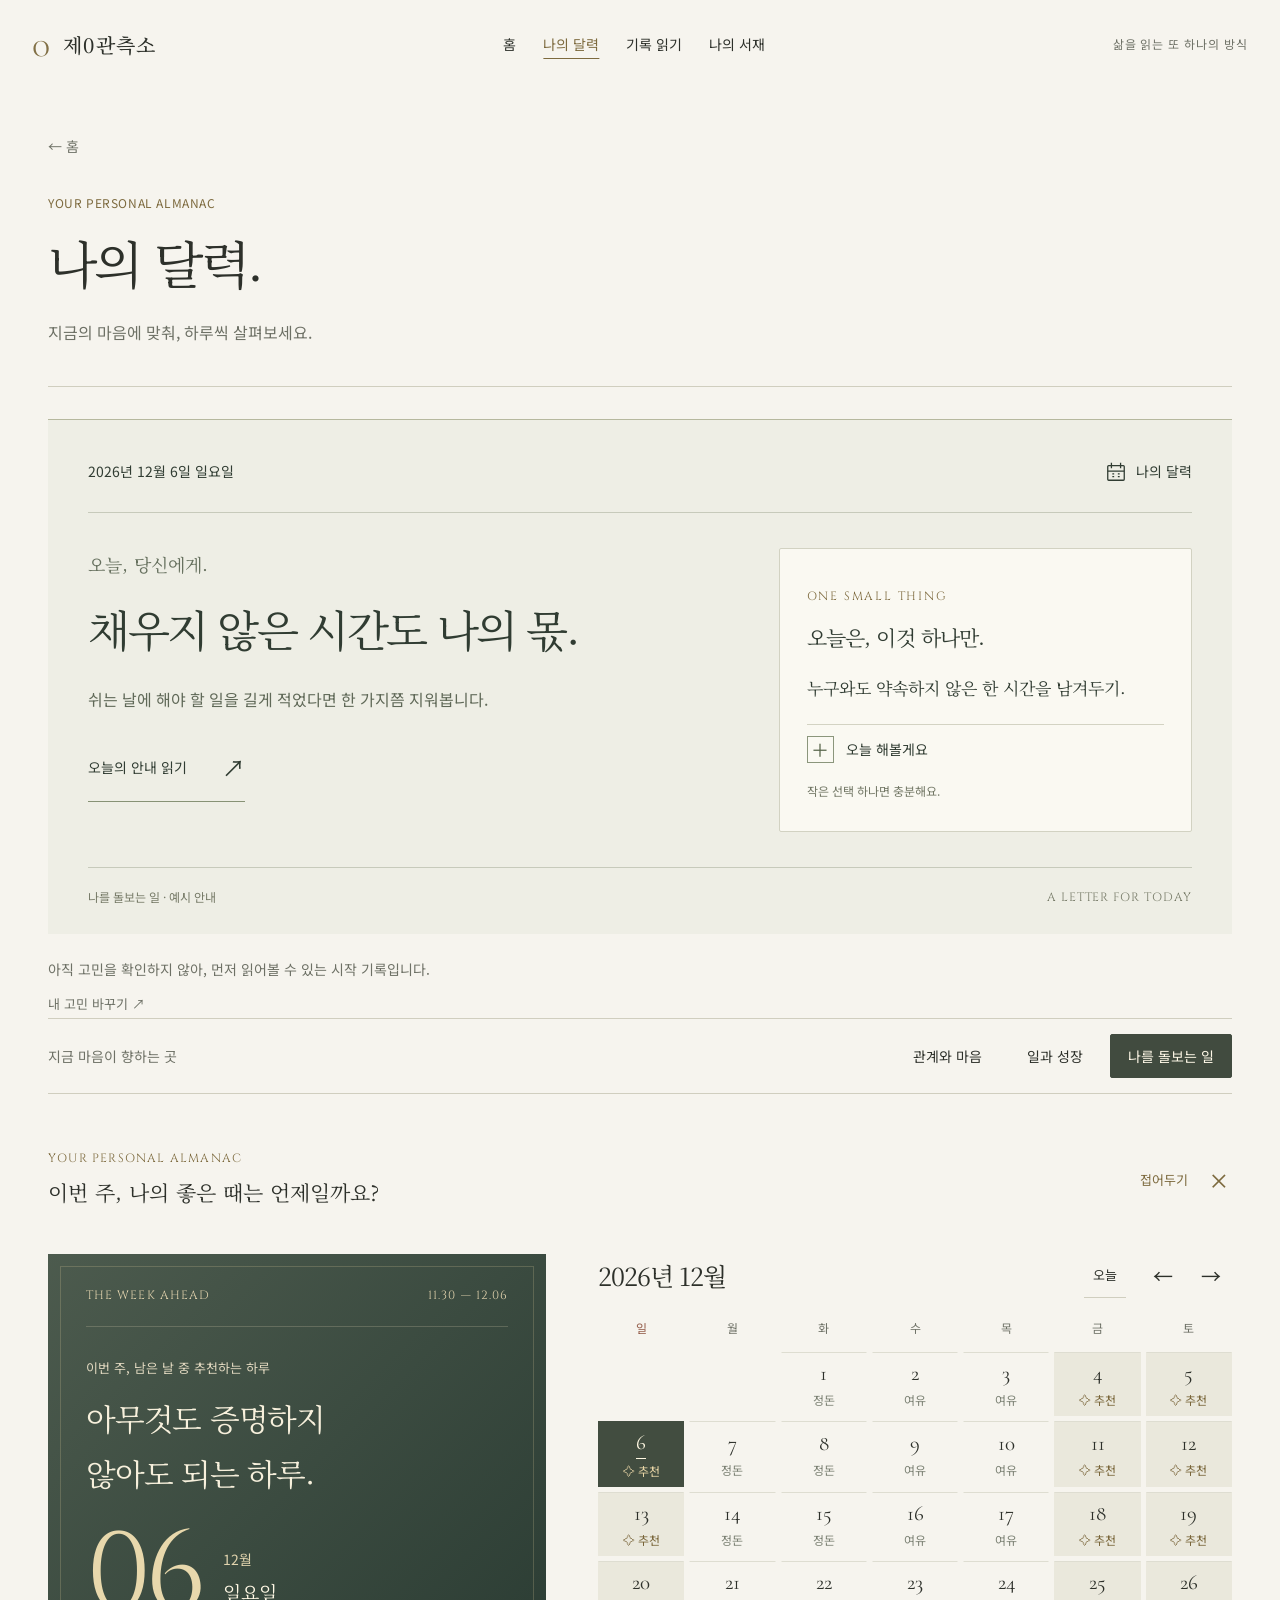
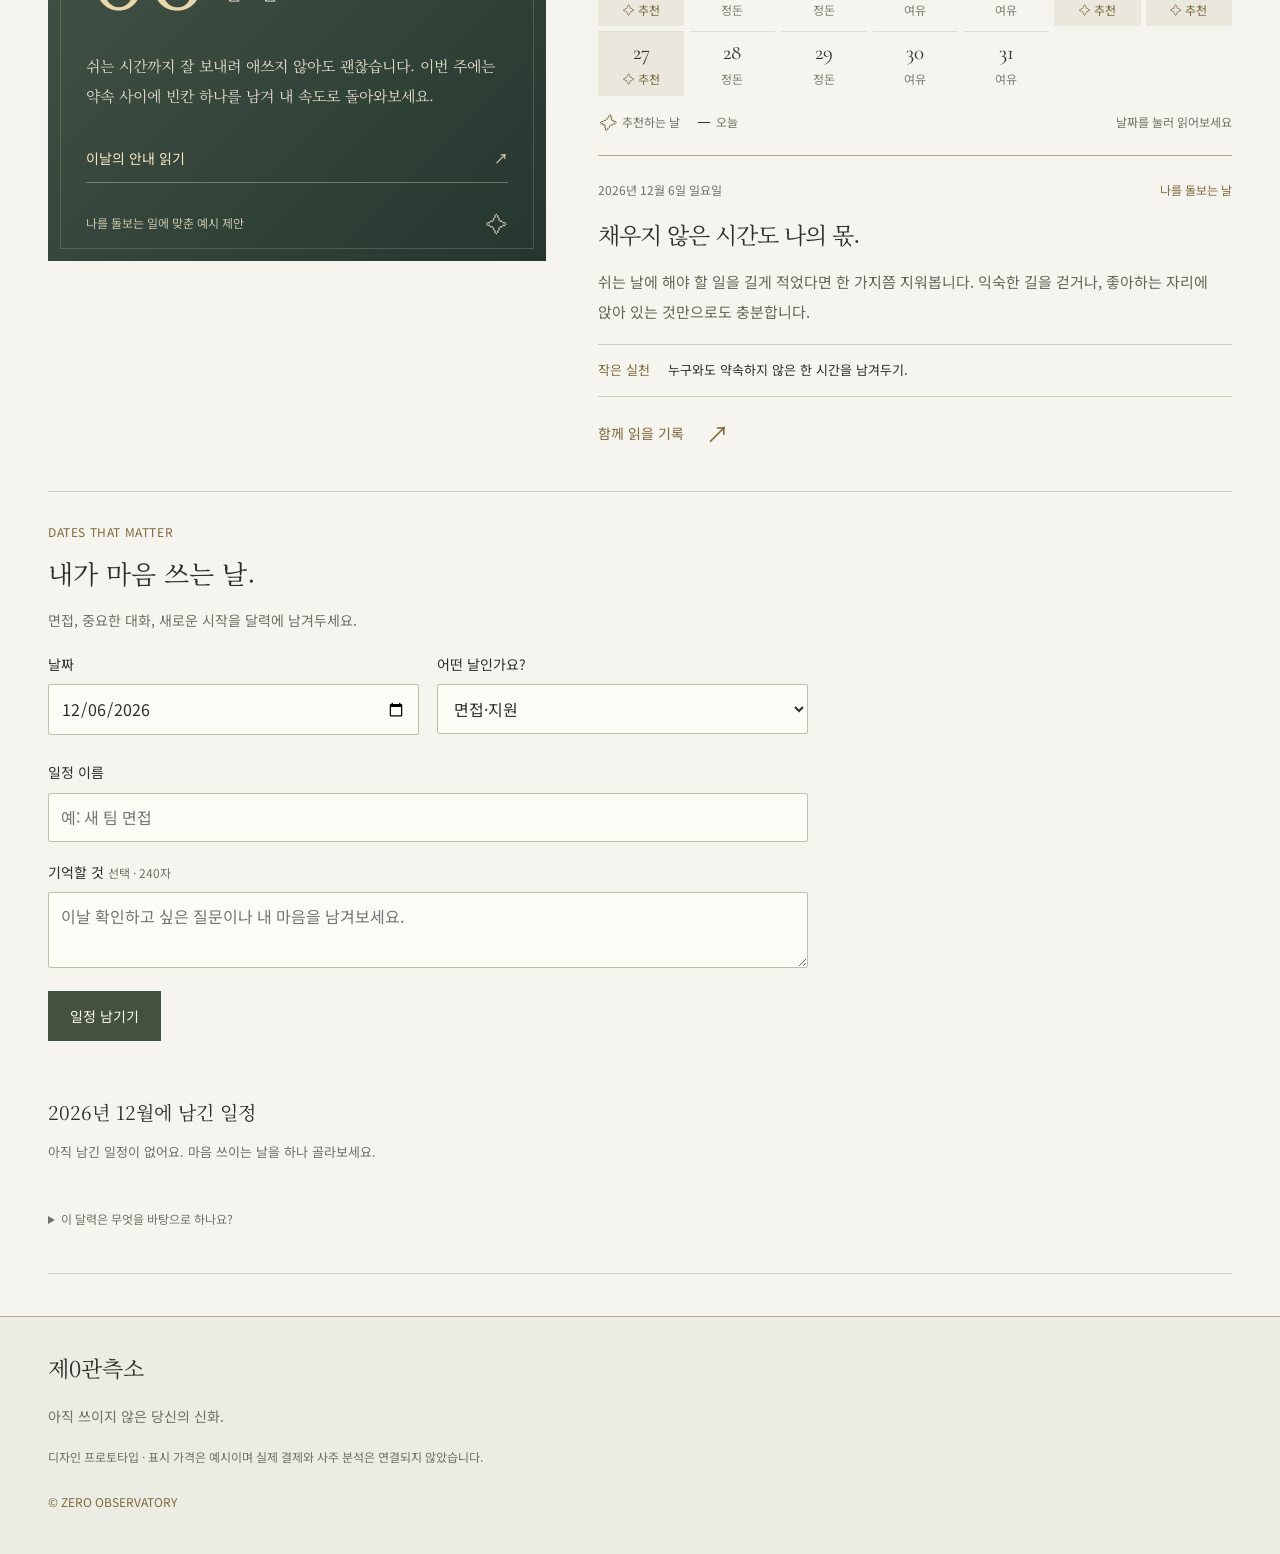
==== commit 0e5db776: "Add confirmed personal concerns schedules feedback and reading memory" ====
--- a/calendar.html
+++ b/calendar.html
@@ -8,8 +8,8 @@
 <meta name="color-scheme" content="light">
 <link rel="preconnect" href="https://fonts.googleapis.com"><link rel="preconnect" href="https://fonts.gstatic.com" crossorigin>
 <link href="https://fonts.googleapis.com/css2?family=Cinzel:wght@400;500&family=Cormorant+Garamond:ital,wght@0,300;0,400;0,500;0,600;1,400&family=Noto+Sans+KR:wght@400;500;600;700&family=Noto+Serif+KR:wght@400;500;600&display=swap" rel="stylesheet">
-<link rel="stylesheet" href="home.css"><link rel="stylesheet" href="scroll-scenes.css"><link rel="stylesheet" href="editorial.css"><link rel="stylesheet" href="sanctuary.css"><link rel="stylesheet" href="calendar.css?v=20260909-3"><link rel="stylesheet" href="home-refinement.css?v=20260909-4"><link rel="stylesheet" href="pages.css?v=20260909-2">
-<script src="calendar-model.js" defer></script><script src="calendar.js?v=20260909-5" defer></script></head>
+<link rel="stylesheet" href="home.css"><link rel="stylesheet" href="scroll-scenes.css"><link rel="stylesheet" href="editorial.css"><link rel="stylesheet" href="sanctuary.css"><link rel="stylesheet" href="calendar.css?v=20260909-3"><link rel="stylesheet" href="home-refinement.css?v=20260909-4"><link rel="stylesheet" href="pages.css?v=20260909-4">
+<link rel="stylesheet" href="personal.css?v=2"><script src="personal-model.js?v=2" defer></script><script src="personal-store.js?v=2" defer></script><script src="calendar-model.js" defer></script><script src="calendar.js?v=20260909-7" defer></script></head>
 <body class="sanctuary-home page-calendar"><a class="skip-link" href="#main">본문 바로가기</a>
 <header class="site-head wrap"><a class="brand" href="home.html"><span class="brand-zero" aria-hidden="true">0</span> 제0관측소</a><nav aria-label="메인"><a href="home.html">홈</a><a href="calendar.html" class="active" aria-current="page">나의 달력</a><a href="readings.html">기록 읽기</a><a href="library.html">나의 서재</a></nav><span class="head-caption">삶을 읽는 또 하나의 방식</span></header>
 <main id="main">
@@ -20,7 +20,7 @@
   <aside class="today-practice" aria-labelledby="practice-title"><span class="almanac-eyebrow">ONE SMALL THING</span><h3 id="practice-title">오늘은, 이것 하나만.</h3><p id="practice-action">나를 위한 시간을 잠깐 남겨보세요.</p><button type="button" id="practice-done" aria-pressed="false"><span class="practice-check" aria-hidden="true">＋</span><span id="practice-button-label">오늘 해볼게요</span></button><p id="practice-feedback" role="status">작은 선택 하나면 충분해요.</p></aside></div>
   <div class="daily-letter-foot"><span id="today-interest">나를 돌보는 일 · 예시 안내</span><span aria-hidden="true">A LETTER FOR TODAY</span></div>
  </article>
- <div class="almanac-intention"><span id="intention-label">지금 마음이 향하는 곳</span><div role="group" aria-labelledby="intention-label"><button type="button" data-intention="relationship" aria-pressed="false">관계와 마음</button><button type="button" data-intention="work" aria-pressed="false">일과 성장</button><button type="button" data-intention="rest" aria-pressed="true">나를 돌보는 일</button></div></div>
+ <p class="calendar-personal-reason" id="calendar-personal-reason"></p><a class="personal-small" href="library.html#profile">내 고민 바꾸기 ↗</a><div class="almanac-intention"><span id="intention-label">지금 마음이 향하는 곳</span><div role="group" aria-labelledby="intention-label"><button type="button" data-intention="relationship" aria-pressed="false">관계와 마음</button><button type="button" data-intention="work" aria-pressed="false">일과 성장</button><button type="button" data-intention="rest" aria-pressed="true">나를 돌보는 일</button></div></div>
  <details class="calendar-panel" id="calendar-panel" open>
   <summary><span><small>YOUR PERSONAL ALMANAC</small><strong>이번 주, 나의 좋은 때는 언제일까요?</strong></span><span class="calendar-panel-toggle"><span class="panel-closed">달력 펼치기</span><span class="panel-open">접어두기</span><span aria-hidden="true">＋</span></span></summary>
  <div class="almanac-layout">
@@ -38,10 +38,11 @@
    <div class="calendar-legend"><span><i class="legend-star" aria-hidden="true">✧</i> 추천하는 날</span><span><i class="legend-today" aria-hidden="true"></i> 오늘</span><span>날짜를 눌러 읽어보세요</span></div>
    <article class="day-reading" id="day-reading" aria-labelledby="day-title" tabindex="-1">
     <div class="day-reading-meta"><span id="selected-date"></span><span id="selected-mood"></span></div><h3 id="day-title"></h3><p id="day-copy"></p><div class="day-action"><span>작은 실천</span><p id="day-action"></p></div><a class="text-link" href="readings.html?question=structure" id="day-product">함께 읽을 기록 <span aria-hidden="true">↗</span></a>
+    <div id="selected-events" class="selected-events"></div>
    </article>
   </div>
  </div>
- <details class="calendar-method"><summary>이 달력은 무엇을 바탕으로 하나요?</summary><p id="calendar-basis"></p><p>현재 날짜별 안내는 관심사와 요일에 따라 구성한 예시입니다. 실제 사주를 계산하거나 미래의 좋고 나쁨을 예측한 결과는 아닙니다. 관심사만 이 기기에 저장하며, 포스텔러의 운세 데이터는 사용하지 않습니다.</p></details>
+<section class="calendar-events" aria-labelledby="events-title"><header><p class="overline">DATES THAT MATTER</p><h3 id="events-title">내가 마음 쓰는 날.</h3><p>면접, 중요한 대화, 새로운 시작을 달력에 남겨두세요.</p></header><form id="event-form"><input id="event-id" type="hidden"><div class="form-pair"><label>날짜<input id="event-date" type="date" required min="1900-01-01" max="2200-12-31"></label><label>어떤 날인가요?<select id="event-type"><option value="interview">면접·지원</option><option value="conversation">중요한 대화</option><option value="beginning">새로운 시작</option><option value="business">사업·업무 일정</option><option value="personal">나를 위한 일정</option></select></label></div><label>일정 이름<input id="event-title" maxlength="60" required placeholder="예: 새 팀 면접"></label><label>기억할 것 <small>선택 · 240자</small><textarea id="event-note" rows="2" maxlength="240" placeholder="이날 확인하고 싶은 질문이나 내 마음을 남겨보세요."></textarea></label><div class="personal-actions"><button class="personal-primary" id="event-submit" type="submit">일정 남기기</button><button id="event-cancel" type="button" class="text-link" hidden>수정 취소</button></div><p id="event-status" role="status" class="personal-status"></p></form><h4 id="month-events-title">이번 달에 남긴 일정</h4><div id="month-events"></div></section> <details class="calendar-method"><summary>이 달력은 무엇을 바탕으로 하나요?</summary><p id="calendar-basis"></p><p>현재 날짜별 안내는 관심사와 요일에 따라 구성한 예시입니다. 실제 사주를 계산하거나 미래의 좋고 나쁨을 예측한 결과는 아닙니다. 관심사와 직접 남긴 일정·메모는 이 기기에 저장합니다. 포스텔러의 운세 데이터는 사용하지 않습니다.</p></details>
  </details>
  <p id="calendar-status" class="calendar-sr-only" role="status"></p>
  <noscript><p>달력의 날짜별 안내는 자바스크립트를 켜면 볼 수 있습니다. 기록 읽기 페이지에서 세 가지 기록을 읽을 수 있습니다.</p></noscript>
--- a/pages.css
+++ b/pages.css
@@ -11,3 +11,15 @@
  .sanctuary-home .site-head nav{gap:15px}.sanctuary-home .site-head nav a{font-size:12px}.sanctuary-home .site-head nav a:last-child{display:none}.site-head nav a[href="home.html"]{display:none}.site-head{gap:16px}.page-heading{padding-block:22px 28px}.page-back{margin-bottom:20px}.page-heading h1{font-size:36px}.page-heading>p:last-child{font-size:15px}.home-glimpses{padding-block:30px 38px}.today-preview{padding:25px 22px;gap:15px}.today-preview h2{font-size:25px}.today-preview p:not(.overline){font-size:13px}.preview-date-mark{display:none}.preview-link{font-size:14px;margin-top:20px}.reading-preview{padding-block:35px}.reading-preview>header{display:block;margin-bottom:18px}.reading-preview h2{font-size:25px}.reading-preview>header .text-link{margin-top:12px}.preview-chapters{grid-template-columns:1fr}.preview-chapters>a{display:grid;grid-template-columns:75px minmax(0,1fr);padding:22px 0;gap:12px 15px}.preview-chapters>a+a{border-left:0;border-top:1px solid var(--line)}.preview-chapters .preview-index{padding-top:6px}.preview-chapters h3{font-size:21px;line-height:1.7}.preview-chapters h3 br{display:none}.preview-chapters>a>span:last-child{grid-column:2;font-size:13px}.library-preview{grid-template-columns:1fr;gap:12px;padding-bottom:25px}.library-preview h2{font-size:24px}.library-preview .preview-link{margin-top:8px}.page-calendar .almanac{padding-top:25px}.page-readings .explore{padding-top:25px}.page-library .library{padding-top:25px}
 }
 @media(prefers-reduced-motion:reduce){.preview-chapters>a{transition:none}}
+/* Home interludes preview the reading room and archive, without their controls. */
+.page-home .home-glimpses{padding-bottom:35px}
+.page-home .descent-spread{margin-block:0 20px}
+.page-home .descent-illustration{max-width:1100px;margin-inline:auto}
+.page-home .descent-title-block{margin-top:max(-308px,-28vw);padding-bottom:55px}
+.page-home .descent-title-block .reading-link{margin-top:24px}
+.page-home .reading-preview{padding-block:35px 65px;scroll-margin-top:28px}
+.page-home .fragments-scene{margin-block:0}
+.page-home .site-footer{padding-top:50px}
+@media(max-width:700px){.page-home .home-glimpses{padding-bottom:25px}.page-home .descent-title-block{padding-bottom:35px}.page-home .descent-title-block .reading-link{font-size:14px}.page-home .reading-preview{padding-block:25px 40px}.page-home .site-footer{padding-top:35px}}
+
+@media(max-width:700px) and (max-height:740px){.page-home .fragments-scene.is-animated .fragment-window{height:25svh}}
--- a/personal.css
+++ b/personal.css
@@ -0,0 +1,14 @@
+.personal-hub,.personal-notebook{padding-block:40px;border-bottom:1px solid var(--line)}
+.personal-heading{margin-bottom:26px}.personal-heading h2{font:400 30px/1.7 var(--serif);letter-spacing:-.04em;margin-top:10px}.personal-heading>p:last-child{font-size:15px;color:var(--muted);line-height:1.9;margin-top:12px}
+.personal-hub-grid{display:grid;grid-template-columns:minmax(0,1.3fr) minmax(0,1fr);gap:45px}.personal-form,.personal-manual,.calendar-events{min-width:0}.personal-form label,.calendar-events label,.reading-response label,.notebook-note label{display:block;font-size:14px;line-height:1.8;margin-block:18px 7px}.personal-form small,.calendar-events small,.reading-response small{font-size:12px;color:var(--muted);font-weight:400}
+.personal-form input,.personal-form select,.personal-form textarea,.calendar-events input,.calendar-events select,.calendar-events textarea,.reading-response textarea,.notebook-note textarea{display:block;width:100%;max-width:100%;min-width:0;min-height:46px;margin-top:7px;padding:11px 12px;color:var(--ink);background:#fcfbf6;border:1px solid #bebfac;border-radius:2px;font:16px/1.6 var(--sans);box-sizing:border-box}.personal-form textarea,.calendar-events textarea,.reading-response textarea,.notebook-note textarea{resize:vertical}.personal-form input:focus-visible,.personal-form select:focus-visible,.personal-form textarea:focus-visible,.calendar-events input:focus-visible,.calendar-events select:focus-visible,.calendar-events textarea:focus-visible,.reading-response textarea:focus-visible,.notebook-note textarea:focus-visible{outline:2px solid var(--gold);outline-offset:2px}
+.form-pair{display:grid;grid-template-columns:minmax(0,1fr) minmax(0,1fr);gap:18px}.hypothesis{background:#eeeee4;border-left:2px solid #a49468;padding:25px}.source-label{display:inline-block;font-size:12px;color:var(--gold);margin-bottom:10px}.hypothesis h3{font:400 23px/1.8 var(--serif);word-break:keep-all}.hypothesis p{font-size:13px;color:var(--muted);line-height:1.9;margin-top:13px}
+.personal-actions{display:flex;flex-wrap:wrap;gap:22px;align-items:center;margin-top:23px}.personal-primary{background:#43523f;color:#fff9e8;min-height:46px;padding:12px 22px;font-size:14px}.personal-primary:hover{background:#303f2f}.personal-actions .text-link{font-size:14px;min-height:44px}.personal-status{font-size:13px;line-height:1.8;color:#526447;min-height:23px;margin-top:12px;word-break:keep-all}
+.personal-manual{padding:29px;background:#eeeee5;align-self:start}.personal-manual h3{font:400 28px/1.6 var(--serif);margin-block:12px 25px}.personal-manual dl{margin:0}.personal-manual dt{font-size:12px;color:var(--muted);margin-top:17px}.personal-manual dd{margin:6px 0 0;font:16px/1.9 var(--serif);white-space:pre-wrap;overflow-wrap:anywhere}.manual-reading{padding-top:24px;margin-top:25px;border-top:1px solid var(--line)}.manual-reading p{font-size:14px;line-height:1.9;overflow-wrap:anywhere}.personal-small{font:13px/1.9 var(--sans);color:var(--muted);word-break:keep-all}.personal-manual>.personal-small{margin-top:25px}.personal-manual>.text-link{font-size:13px;margin-top:16px}
+.personal-recommendation{display:flex;align-items:center;justify-content:space-between;gap:30px;padding-block:27px;border-block:1px solid var(--line);margin-top:35px}.personal-recommendation h3{font:400 23px/1.7 var(--serif);margin-block:9px}.personal-recommendation p:not(.overline){font-size:14px;color:var(--muted);line-height:1.9;max-width:46em;overflow-wrap:anywhere}.personal-recommendation>a{font-size:14px;flex-shrink:0}.reading-response{margin-top:28px;padding-block:22px;border-block:1px solid var(--line)}.reading-response h3{font:400 20px/1.7 var(--serif)}.response-buttons{display:flex;flex-wrap:wrap;gap:10px;margin-block:15px}.response-buttons button{padding:10px 14px;font-size:14px;border:1px solid #b6bba7;min-height:44px}.response-buttons button[aria-pressed=true]{background:#475741;color:#fff7e1;border-color:#475741}.reading-response .text-link{font-size:14px;margin-top:12px}.reading-response>a{display:block;margin-top:12px}.dialog-copy .reading-response{position:relative}
+.notebook-row{display:flex;justify-content:space-between;gap:22px;align-items:center;border-bottom:1px solid var(--line);padding:17px 0;font-size:14px}.notebook-row .text-link{font-size:13px;flex-shrink:0}.notebook-note{padding:22px 0;border-bottom:1px solid var(--line)}.notebook-note>.text-link{font-size:14px;margin:14px 25px 0 0}.personal-notebook>.personal-small,#personal-notes>.personal-small{margin-block:20px}.recent-reading{padding-top:25px}.recent-reading h3{font-size:21px;margin-bottom:15px}#personal-recent{display:flex;flex-wrap:wrap;gap:15px;font-size:14px;color:var(--muted)}#personal-recent>a{border-bottom:1px solid var(--line);padding:8px 0}
+.calendar-personal-reason{font-size:14px;color:var(--muted);margin-block:22px 5px;line-height:1.9}.calendar-events{margin-block:35px;padding-top:30px;border-top:1px solid var(--line)}.calendar-events h3{font:400 26px/1.7 var(--serif);margin-top:10px}.calendar-events header>p:last-child{font-size:14px;line-height:1.9;color:var(--muted);margin-top:12px}.calendar-events form{max-width:760px}.calendar-events h4{font:400 19px/1.7 var(--serif);margin-block:20px 12px}.event-row{padding:19px 0;border-bottom:1px solid var(--line)}.event-row h4{font:400 19px/1.7 var(--serif);margin-block:8px;overflow-wrap:anywhere}.event-row>p:not(.personal-small){font-size:14px;line-height:1.9;white-space:pre-wrap;overflow-wrap:anywhere}.event-row .text-link{font-size:13px;margin:12px 20px 0 0}.event-user-note{padding:12px;background:#eeeee5;margin-top:13px}.calendar-event-dot{position:absolute;right:5px;top:5px;width:5px;height:5px;border-radius:50%;background:#a77843}.calendar-day[aria-pressed=true] .calendar-event-dot{background:#f7dda9}
+.home-personal-recommendation{display:flex;align-items:center;justify-content:space-between;gap:25px;padding-block:20px}.home-personal-recommendation>p{font-size:14px;color:var(--muted);line-height:1.9;max-width:50em;overflow-wrap:anywhere}.home-personal-recommendation>a{font-size:14px;flex-shrink:0}.preview-chapters>a.is-personal-pick{background:#ebece0;border-top:2px solid #9b895b}.page-readings .catalog-note{max-width:42em;line-height:1.9}
+.result-personal-question{margin-block:30px;padding:25px;border:1px solid #bcb9a4;background:#eeeee5;color:#344332}.result-personal-question h3{font-size:23px;line-height:1.8;letter-spacing:-.04em}.result-personal-question p{font-size:14px;line-height:1.9;margin-block:14px;color:#656d5b}.result-personal-question .text-link{font-size:14px;display:inline-block;min-height:44px;padding-block:10px;color:#79643c}#clear-recent{font-size:13px;margin-top:15px}
+@media(max-width:800px){.personal-hub-grid{grid-template-columns:1fr;gap:28px}.personal-recommendation,.home-personal-recommendation{display:block}.personal-recommendation>a,.home-personal-recommendation>a{margin-top:17px}.personal-heading h2{font-size:27px}}
+@media(max-width:700px){.personal-hub,.personal-notebook{padding-block:28px}.personal-heading h2{font-size:25px}.hypothesis{padding:21px}.hypothesis h3{font-size:21px}.form-pair{grid-template-columns:1fr;gap:0}.personal-manual{padding:23px}.personal-manual h3{font-size:25px}.personal-recommendation{margin-top:25px}.personal-recommendation h3{font-size:21px}.personal-actions{gap:15px}.notebook-row{align-items:start;flex-direction:column;gap:7px}.notebook-row .text-link{margin-top:0}.calendar-events h3{font-size:23px}.personal-form select,.calendar-events select{font-size:16px}.reading-response textarea{min-height:110px}.home-personal-recommendation>p{font-size:13px}}
